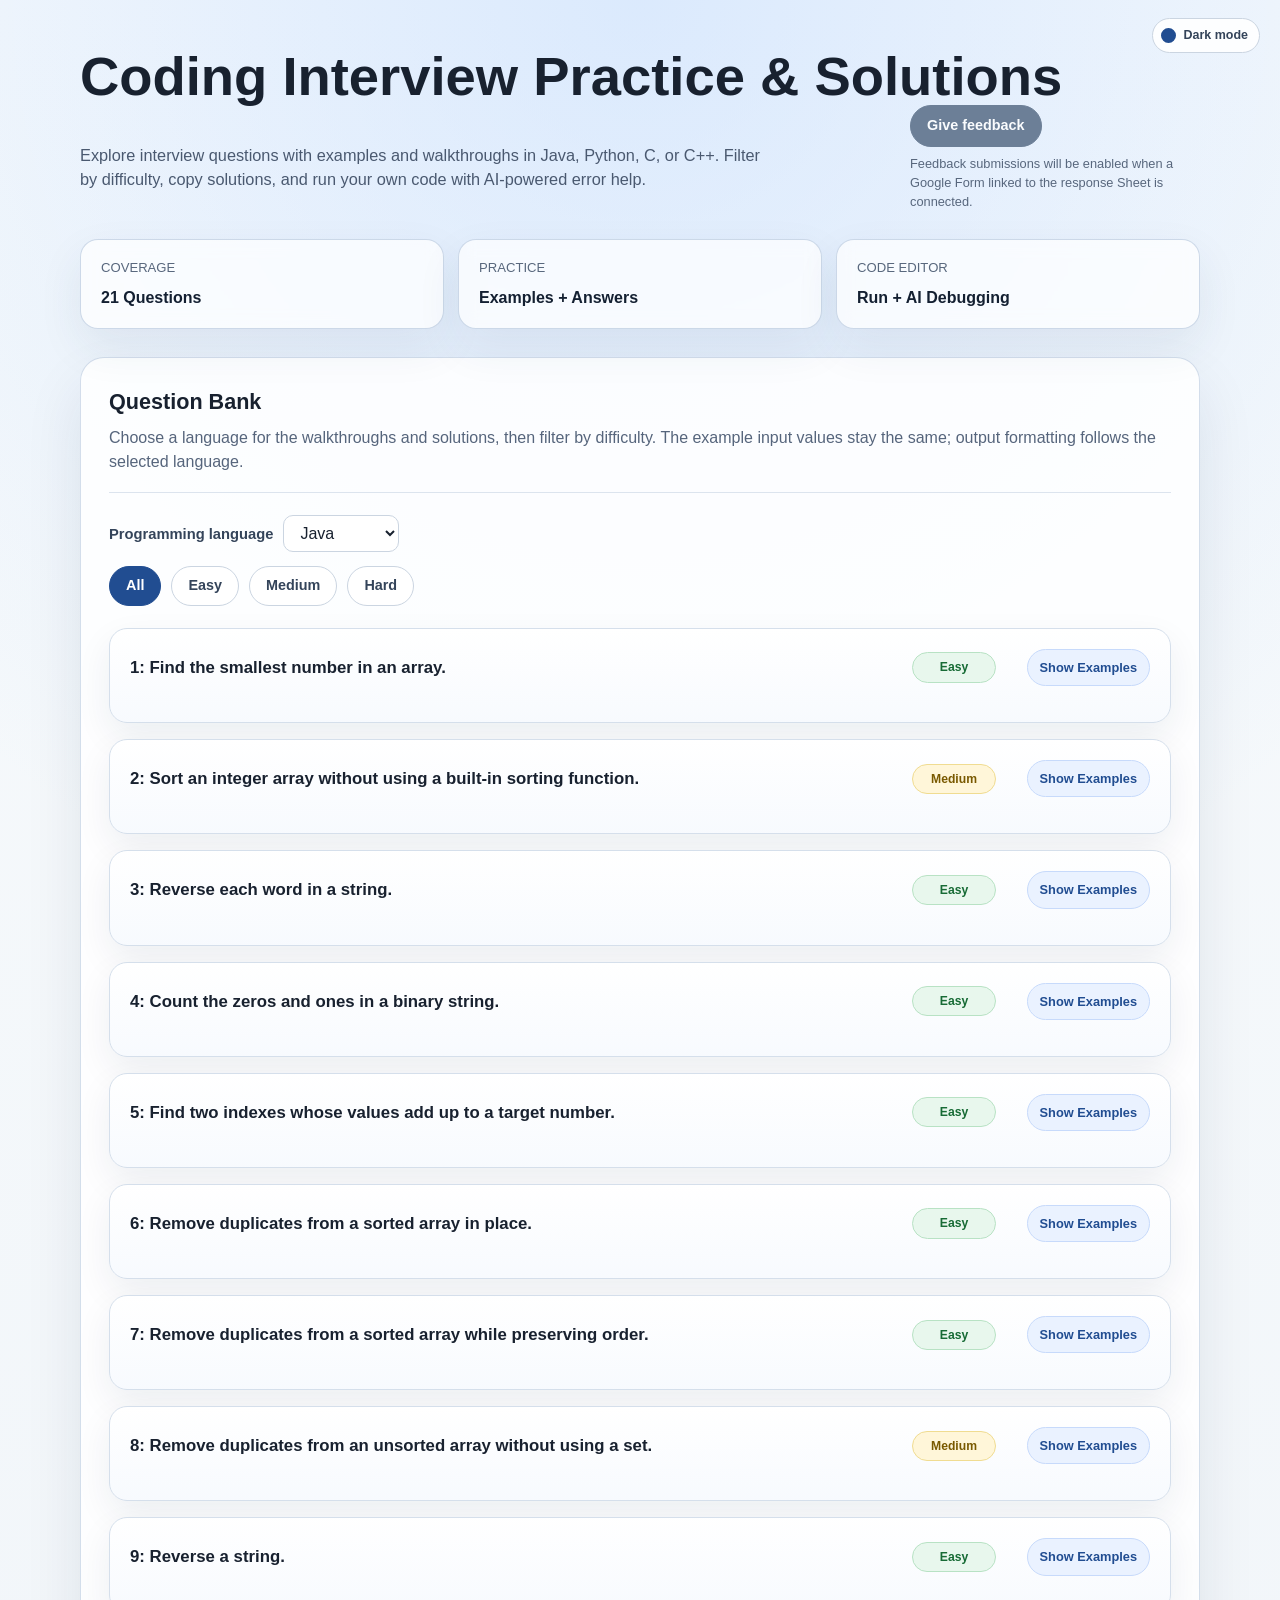
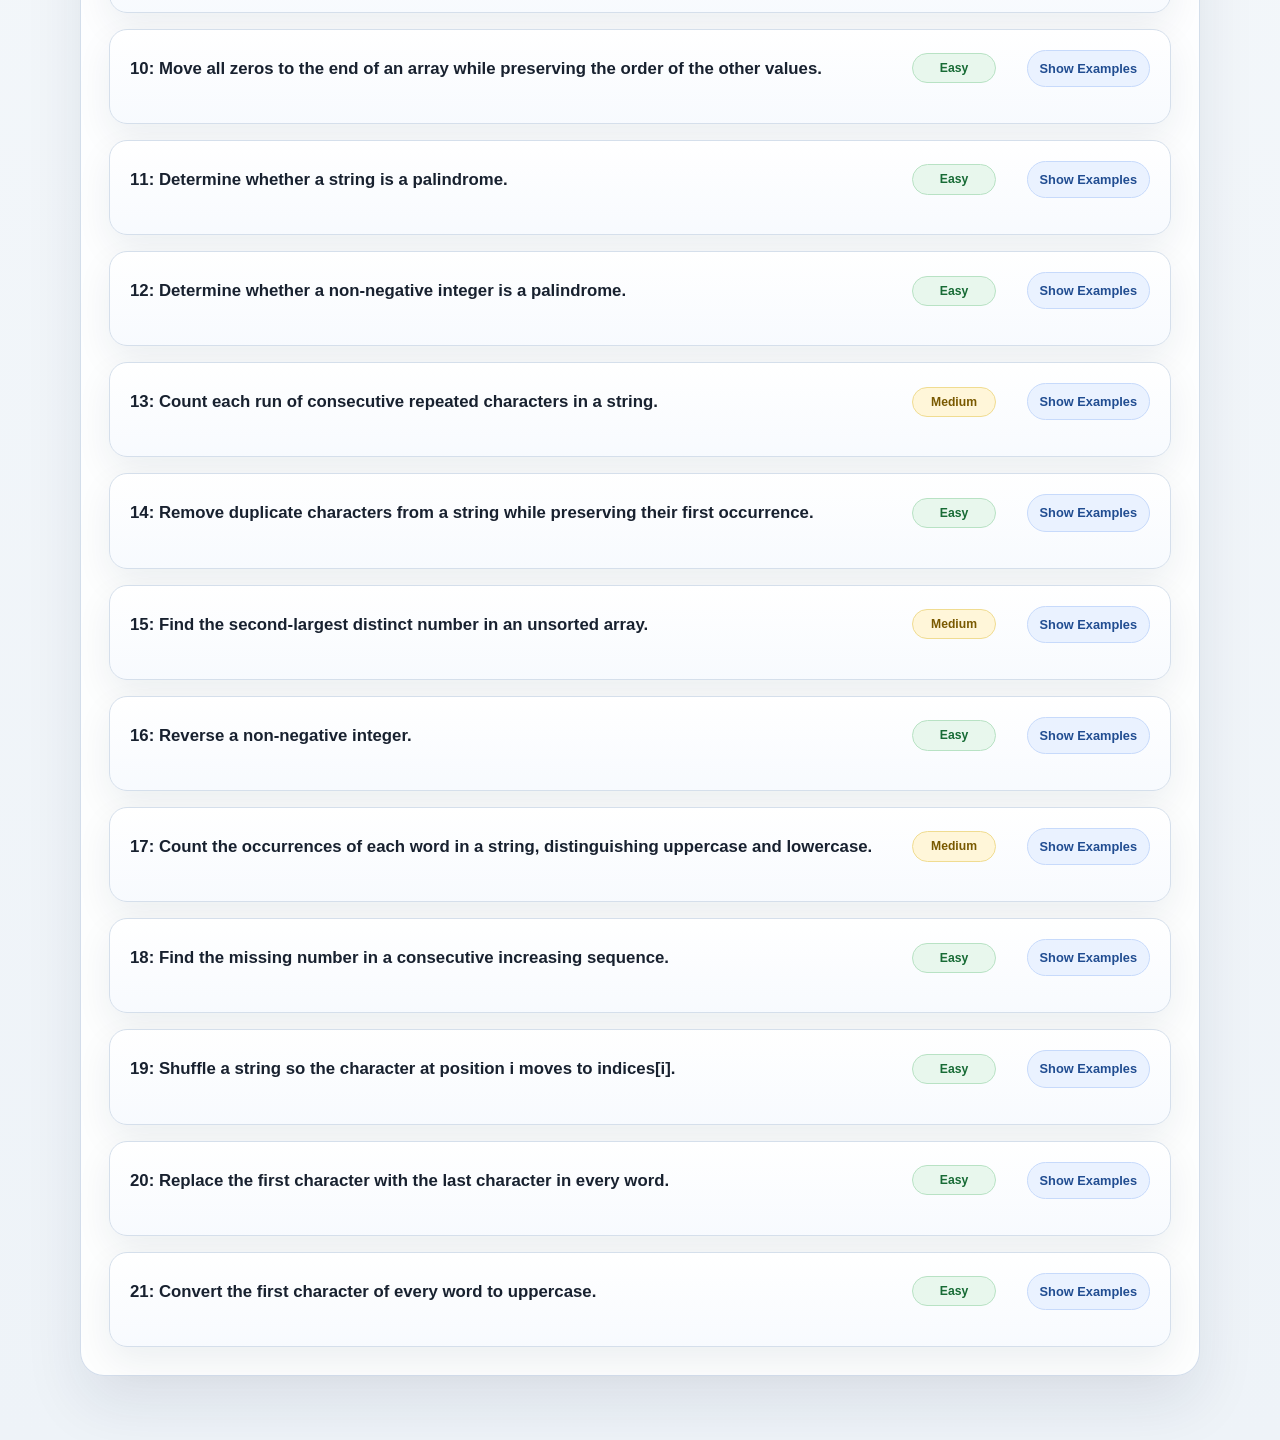
==== index.html @ ff091193 "Update site title and Pages link Co-authored-by: Copilot <223556219+Copilot@users.noreply.github.com" ====
<!DOCTYPE html>
<html lang="en">

<head>
    <meta charset="UTF-8" />
    <meta name="viewport" content="width=device-width, initial-scale=1.0" />
    <title>Coding Practice</title>
    <link rel="stylesheet" href="./css/first.css" />
</head>

<body>
    <button class="theme-toggle" id="themeToggle" type="button" aria-label="Switch to dark mode" aria-pressed="false">
        <span class="theme-toggle-indicator" aria-hidden="true"></span>
        <span class="theme-toggle-label">Dark mode</span>
    </button>
    <main class="page-shell">
        <section class="hero">
            <h1>Coding Interview Practice &amp; Solutions</h1>
            <div class="hero-intro-row">
                <p class="hero-copy">
                    Explore interview questions with examples and walkthroughs in Java, Python, C, or C++. Filter by difficulty,
                    copy solutions, and run your own code with AI-powered error help.
                </p>
                <div class="feedback-action">
                    <a class="feedback-button" id="feedbackLink" hidden target="_blank" rel="noopener noreferrer">
                        Give feedback
                    </a>
                    <button class="feedback-button" id="feedbackUnavailable" type="button" disabled>
                        Give feedback
                    </button>
                    <p class="feedback-status" id="feedbackStatus" role="status">
                        Feedback submissions will be enabled when a Google Form linked to the response Sheet is connected.
                    </p>
                </div>
            </div>
            <div class="hero-stats">
                <div class="stat-card">
                    <span class="stat-label">Coverage</span>
                    <strong class="stat-value" id="questionCount">0 Questions</strong>
                </div>
                <div class="stat-card">
                    <span class="stat-label">Practice</span>
                    <strong class="stat-value">Examples + Answers</strong>
                </div>
                <div class="stat-card">
                    <span class="stat-label">Code Editor</span>
                    <strong class="stat-value">Run + AI Debugging</strong>
                </div>
            </div>
        </section>

        <section class="content-panel">
            <div class="section-heading">
                <h2>Question Bank</h2>
                <p>Choose a language for the walkthroughs and solutions, then filter by difficulty. The example input values stay the same; output formatting follows the selected language.</p>
            </div>

            <div class="language-selector">
                <label for="questionLanguage">Programming language</label>
                <select id="questionLanguage">
                    <option value="java">Java</option>
                    <option value="python">Python</option>
                    <option value="c">C</option>
                    <option value="cpp">C++</option>
                </select>
            </div>

            <div class="difficulty-filters" role="group" aria-label="Filter questions by difficulty">
                <button class="difficulty-filter is-active" type="button" data-filter="all" aria-pressed="true">All</button>
                <button class="difficulty-filter" type="button" data-filter="easy" aria-pressed="false">Easy</button>
                <button class="difficulty-filter" type="button" data-filter="medium" aria-pressed="false">Medium</button>
                <button class="difficulty-filter" type="button" data-filter="hard" aria-pressed="false">Hard</button>
            </div>

            <dl class="qa-source"><code>
        <dt data-difficulty="easy">Q #1: Find the smallest number in an array.</dt>
        <dt>&nbsp;&nbsp;&nbsp;Input: [9, 3, 4, 2, 7]</dt>
        <dt>&nbsp;&nbsp;&nbsp;Output: 2</dt>
        <dd>
            <pre class="code-block">A: Walkthrough: Start with the first array value as the current minimum. Scan the array, replace the minimum whenever a smaller value is found, then print the final minimum.

class SmallestNumberInAnArray {
    public static void main(String[] args) {
        int [] num = {9,3,4,2,7};
        int len = num.length;
        int tem = num[0];
        for(int i=0; i &lt; len; i++){
            if(num[i] &lt; tem){
                tem=num[i];
            }
        }
        System.out.println("Smallest number in an array - "+tem);
    }
}</pre>
        </dd>

        <dt data-difficulty="medium">Q #2: Sort an integer array without using a built-in sorting function.</dt>
        <dt>&nbsp;&nbsp;&nbsp;Input: [9, 3, 4, 2, 7]</dt>
        <dt>&nbsp;&nbsp;&nbsp;Output: 2,3,4,7,9</dt>
        <dd>
            <pre class="code-block">A: Walkthrough: For each array position, compare its value with every value to its right. Swap whenever a smaller value is found; after all passes, print the values in ascending order.

class SortInteger {
    public static void main(String[] args) {
        int[] num = {9,3,4,2,7};
        int len = num.length;
        int temp = 0;
        for (int i = 0; i &lt; len-1; i++) {
            for (int j = i + 1; j &lt; len; j++) {
                if (num[i] > num[j]) {
                    temp = num[i];
                    num[i] = num[j];
                    num[j] = temp;
                    }
                }
            }
        for (int n: num)
            System.out.print(n + " ");
        }
    }</pre>
        </dd>

        <dt data-difficulty="easy">Q #3: Reverse each word in a string.</dt>
        <dt>&nbsp;&nbsp;&nbsp;Input : My name is abc</dt>
        <dt>&nbsp;&nbsp;&nbsp;Output: yM eman si cba</dt>
        <dd>
            <pre class="code-block">A #1: Walkthrough: Split the input at spaces, reverse each word with a StringBuilder, and print the reversed words in their original order.

class ReverseString {
    public static void main(String[] args) {
        String value ="My name is abc";
        String [] split = value.split(" ");
        for(int i=0;i&lt;split.length;i++){
            StringBuilder sb = new StringBuilder(split[i]);
            sb.reverse().append(" ");
            System.out.print(sb);
        }
    }
}</pre>
        </dd>

        <dd>
            <pre class="code-block">A #2: Walkthrough: Split the input into words, turn each word into a character array, and print its characters from the last index to the first. A space is printed after each reversed word.

class ReverseString {
    public static void main(String[] args) {
        String value ="My name is abc";
        String [] split = value.split(" ");
        for(int i=0;i&lt;split.length;i++){
            char [] ch = split[i].toCharArray();
            int len = ch.length;
            for(int j=len-1;j>=0;j--){
                System.out.print(ch[j]);
            }
            System.out.print(" ");
        }
    }
}</pre>
        </dd>

        <dt data-difficulty="easy">Q #4: Count the zeros and ones in a binary string.</dt>
        <dt>&nbsp;&nbsp;&nbsp;Input: "101010"</dt>
        <dt>&nbsp;&nbsp;&nbsp;Output: zeros - 3, ones - 3</dt>
        <dd>
            <pre class="code-block">A: Walkthrough: Convert the string to characters and inspect each digit. Increment the zero or one counter as appropriate, then print both totals; this expects a string containing only 0s and 1s.

class CountNumberOfOnesZeros {
    private static int ones;
    private static int zeros;
    public static void main(String[] args) {
        String value="101010";
        char [] ch = value.toCharArray();
        for(int i=0;i&lt;ch.length;i++){
            int num = Integer.parseInt(String.valueOf(ch[i]));
            if(num == 0) {
                zeros++;
            }else{
                ones++;
            }
        }
        System.out.println("zeros "+zeros);
        System.out.println("ones "+ones);
    }
}</pre>
        </dd>

        <dt data-difficulty="easy">Q #5: Find two indexes whose values add up to a target number.</dt>
        <dt>&nbsp;&nbsp;&nbsp;Input &nbsp;#1: nums = [2,7,11,15], target = 9</dt>
        <dt>&nbsp;&nbsp;&nbsp;Output #1: [0, 1]</dt>
        <dt>&nbsp;&nbsp;&nbsp;Input &nbsp;#2: nums = [3,2,4], target = 6</dt>
        <dt>&nbsp;&nbsp;&nbsp;Output #2: [1,2]</dt>
        <dd>
            <pre class="code-block">A: Walkthrough: Try every pair of distinct indices with nested loops. Return the first pair whose values sum to the target; return [-1, -1] if no pair matches.

class ArrayOfTwoIndex{
    public static int[] indexOf(int [] nums, int target){
        int len = nums.length;
        for(int i=0;i&lt;len;i++){
            for(int j=i+1;j&lt;len;j++){
                if(nums[i]+nums[j]==target){
                return new int[]{i,j};
                }
            }
        }
    return new int[]{-1,-1};
}
    public static void main(String[] args) {
        int [] nums = {2,7,11,15};
        int target = 9;
        System.out.println(java.util.Arrays.toString(indexOf(nums, target)));
    }
}</pre>
        </dd>

        <dt data-difficulty="easy">Q #6: Remove duplicates from a sorted array in place.</dt>
        <dt>&nbsp;&nbsp;&nbsp;Input: [1, 2, 2, 2, 3, 5]</dt>
        <dt>&nbsp;&nbsp;&nbsp;Output: [1, 2, 3, 5]</dt>
        <dd>
            <pre class="code-block">A: Walkthrough: Because the array is sorted, duplicates are adjacent. Copy each new value into the next position in the same array, track the unique count, then print only the compacted prefix.

import java.util.Arrays;
class RemoveDuplicatesFromSortedArray {
    public static void main(String[] args) {
        int[] nums = {1, 2, 2, 2, 3, 5};
        int uniqueCount = 0;
        for (int num : nums) {
            if (uniqueCount == 0 || nums[uniqueCount - 1] != num) {
                nums[uniqueCount++] = num;
            }
        }
        System.out.println(Arrays.toString(Arrays.copyOf(nums, uniqueCount)));
    }
}</pre>
        </dd>

        <dt data-difficulty="easy">Q #7: Remove duplicates from a sorted array while preserving order.</dt>
        <dt>&nbsp;&nbsp;&nbsp;Input: [1, 2, 2, 2, 3, 5]</dt>
        <dt>&nbsp;&nbsp;&nbsp;Output: [1, 2, 3, 5]</dt>
        <dd>
            <pre class="code-block">A: Walkthrough: Add each value to a LinkedHashSet. The set removes duplicates while retaining the order in which each distinct value first appeared.

import java.util.LinkedHashSet;
import java.util.Set;

class RemoveDuplicatesWithCollection {
    public static void main(String[] args) {
        int[] nums = {1, 2, 2, 2, 3, 5};
        Set&lt;Integer&gt; uniqueNumbers = new LinkedHashSet&lt;&gt;();
        for (int num : nums) {
            uniqueNumbers.add(num);
        }
        System.out.println(uniqueNumbers);
    }
}</pre>
        </dd>

        <dt data-difficulty="medium">Q #8: Remove duplicates from an unsorted array without using a set.</dt>
        <dt>&nbsp;&nbsp;&nbsp;Input: [3, 1, 3, 2, 1]</dt>
        <dt>&nbsp;&nbsp;&nbsp;Output: [3, 1, 2]</dt>
        <dd>
            <pre class="code-block">A: Walkthrough: Keep distinct values in a separate array. For each input value, scan the values already collected and append it only if it has not appeared before; print the populated prefix.

import java.util.Arrays;
class RemoveDuplicatesFromUnsortedArray {
    public static void main(String[] args) {
        int[] nums = {3, 1, 3, 2, 1};
        int[] uniqueNumbers = new int[nums.length];
        int uniqueCount = 0;

        for (int num : nums) {
            boolean alreadyPresent = false;
            for (int i = 0; i &lt; uniqueCount; i++) {
                if (uniqueNumbers[i] == num) {
                    alreadyPresent = true;
                    break;
                }
            }
            if (!alreadyPresent) {
                uniqueNumbers[uniqueCount++] = num;
            }
        }
        System.out.println(Arrays.toString(Arrays.copyOf(uniqueNumbers, uniqueCount)));
    }
}</pre>
        </dd>

        <dt data-difficulty="easy">Q #9: Reverse a string.</dt>
        <dt>&nbsp;&nbsp;&nbsp;Input: "apple"</dt>
        <dt>&nbsp;&nbsp;&nbsp;Output: elppa</dt>
        <dd>
            <pre class="code-block">A: Walkthrough: Start at the last character and move backward to index zero, printing each character to produce the reversed string.

class ReverseTheString{
    public static void main(String[] args) {
        String value ="apple";
        for(int i=value.length()-1;i>=0;i--){
            System.out.print(value.charAt(i));
        }
    }
}</pre>
        </dd>

        <dt data-difficulty="easy">Q #10: Move all zeros to the end of an array while preserving the order of the other values.</dt>
        <dt>&nbsp;&nbsp;&nbsp;Input: [0, 1, 0, 3, 12]</dt>
        <dt>&nbsp;&nbsp;&nbsp;Output: [1, 3, 12, 0, 0]</dt>
        <dd>
            <pre class="code-block">A: Walkthrough: Copy every nonzero value forward while preserving its order. Once they are gathered at the beginning, fill the remaining array positions with zeros.

import java.util.Arrays;
class MoveAllZerosToEndOfArray {
    public static void main(String[] args) {
        int[] num = {0, 1, 0, 3, 12};
        int nextNonZero = 0;
        for (int value : num) {
            if (value != 0) {
                num[nextNonZero++] = value;
            }
        }
        while (nextNonZero &lt; num.length) {
            num[nextNonZero++] = 0;
        }
        System.out.println(Arrays.toString(num));
    }
}</pre>
        </dd>

        <dt data-difficulty="easy">Q #11: Determine whether a string is a palindrome.</dt>
        <dt>&nbsp;&nbsp;&nbsp;Input: "madam"</dt>
        <dt>&nbsp;&nbsp;&nbsp;Output: String is palindrome</dt>
        <dd>
            <pre class="code-block">A: Walkthrough: Compare each character with its mirrored character at the opposite end of the string. If any pair differs, mark the string as not a palindrome; otherwise it reads the same in both directions.

class StringPalindrom {
    public static void main(String[] args) {
        String value = "madam";
        int length=value.length();
        boolean isPalindrome=true;
        for(int i=0;i&lt;length;i++){
            if(value.charAt(i)!=value.charAt(length-1-i)){
            isPalindrome=false;
        }
    }
    String result = isPalindrome? value+" string is palindrome" : value+" string is not palidrome";
    System.out.println(result);
    }
}</pre>
        </dd>

        <dt data-difficulty="easy">Q #12: Determine whether a non-negative integer is a palindrome.</dt>
        <dt>&nbsp;&nbsp;&nbsp;Input: 151</dt>
        <dt>&nbsp;&nbsp;&nbsp;Output: Integer is palindrome</dt>
        <dd>
            <pre class="code-block">A: Walkthrough: Build the reversed number one digit at a time using the remainder (% 10), then remove the last digit from the input by dividing by 10. Compare the reversed value with the original; this example uses a non-negative integer.

class IntegerPalindrom {
    public static void main(String[] args) {
        int num = 151;
        int actualValue=0;
        int expctedValue=num;
        while (num>0){
            actualValue=(actualValue*10)+num%10;
            num=num/10;
        }
        String result = actualValue==expctedValue? "Its paliandrome" : "Its not a paliandrome";
        System.out.print(result);
    }
}</pre>
        </dd>

        <dt data-difficulty="medium">Q #13: Count each run of consecutive repeated characters in a string.</dt>
        <dt>&nbsp;&nbsp;&nbsp;Input: "AABBCABCGG"</dt>
        <dt>&nbsp;&nbsp;&nbsp;Output: A:2 B:2 C:1 A:1 B:1 C:1 G:2</dt>
        <dd>
            <pre class="code-block">A: Walkthrough: At each index, remember the current character and count how many identical characters appear consecutively. Print that character and run length, then continue at the next run.

class CountConsecutiveCharacters {
    public static void main(String[] args) {
        String str = "AABBCABCGG";
        int index = 0;
        while (index &lt; str.length()) {
            char current = str.charAt(index);
            int count = 0;
            while (index &lt; str.length() &amp;&amp; str.charAt(index) == current) {
                count++;
                index++;
            }
            System.out.print(current + ":" + count + " ");
        }
    }
}</pre>
        </dd>

        <dt data-difficulty="easy">Q #14: Remove duplicate characters from a string while preserving their first occurrence.</dt>
        <dt>&nbsp;&nbsp;&nbsp;Input: "apple"</dt>
        <dt>&nbsp;&nbsp;&nbsp;Output: aple</dt>
        <dd>
            <pre class="code-block">A: Walkthrough: Scan the string from left to right and append a character only if it is not already in the result. This removes later duplicates while preserving each character’s first occurrence.

class RemoveDuplicateCharacters {
    public static void main(String[] args) {
        String value = "apple";
        StringBuilder result = new StringBuilder();
        for (int i = 0; i &lt; value.length(); i++) {
            char current = value.charAt(i);
            if (result.indexOf(String.valueOf(current)) == -1) {
                result.append(current);
            }
        }
        System.out.println(result);
    }
}</pre>
        </dd>

        <dt data-difficulty="medium">Q #15: Find the second-largest distinct number in an unsorted array.</dt>
        <dt>&nbsp;&nbsp;&nbsp;Input: [3, 2, 5, 1, 6]</dt>
        <dt>&nbsp;&nbsp;&nbsp;Output: 5</dt>
        <dd>
            <pre class="code-block">A: Walkthrough: Track the largest and second-largest distinct values in one pass. When a new maximum appears, move the old maximum into second place; otherwise update second place if the value is distinct and larger.

class SecondLargestArray {
    public static void main(String[] args) {
        int[] num = {3, 2, 5, 1, 6};
        Integer largest = null;
        Integer secondLargest = null;

        for (int value : num) {
            if (largest == null || value &gt; largest) {
                secondLargest = largest;
                largest = value;
            } else if (value != largest
                    &amp;&amp; (secondLargest == null || value &gt; secondLargest)) {
                secondLargest = value;
            }
        }
        if (secondLargest == null) {
            System.out.println("No second-largest distinct value");
        } else {
            System.out.println(secondLargest);
        }
    }
}</pre>
        </dd>

        <dt data-difficulty="easy">Q #16: Reverse a non-negative integer.</dt>
        <dt>&nbsp;&nbsp;&nbsp;Input: 456</dt>
        <dt>&nbsp;&nbsp;&nbsp;Output: 654</dt>
        <dd>
            <pre class="code-block">A: Walkthrough: Repeatedly take the last digit with % 10 and append it to the reversed number, then discard that digit by dividing by 10. The example assumes a non-negative integer.

class ReverseInteger {
    public static void main(String[] args) {
        int num = 456;
        int temp=0;
        while(num>0){
            temp=(temp*10)+num%10;
            num=num/10;
        }
        System.out.println(temp);
    }
}</pre>
        </dd>

        <dt data-difficulty="medium">Q #17: Count the occurrences of each word in a string, distinguishing uppercase and lowercase.</dt>
        <dt>&nbsp;&nbsp;&nbsp;Input: "This this is is done by Saket Saket is Saket"</dt>
        <dt>&nbsp;&nbsp;&nbsp;Output: {This=1, this=1, is=3, done=1, by=1, Saket=3}</dt>
        <dd>
            <pre class="code-block">A: Walkthrough: Trim the input and split it into words on whitespace. For each word, increment its count in a LinkedHashMap, which keeps first-seen order and treats differently cased words separately.

import java.util.LinkedHashMap;

class NumberOfWordsInString {
    public static void main(String[] args) {
        String str = "This this is is done by Saket Saket is Saket";
        String[] split = str.trim().split("\\s+");
        LinkedHashMap<String, Integer> hashMap = new LinkedHashMap<>();
        for (String word : split) {
            hashMap.put(word, hashMap.getOrDefault(word, 0) + 1);
        }
        System.out.println(hashMap);
    }
}</pre>
        </dd>

        <dt data-difficulty="easy">Q #18: Find the missing number in a consecutive increasing sequence.</dt>
        <dt>&nbsp;&nbsp;&nbsp;Input : 1,2,3,4,6,7,8</dt>
        <dt>&nbsp;&nbsp;&nbsp;Output: 5</dt>
        <dd>
            <pre class="code-block">A: Walkthrough: Compare each number with the next one. When the difference is not 1, print the value immediately after the current number and stop.

class MissingSequenceNumber {
    public static void main(String[] args) {
        int [] num ={1,2,3,4,6,7,8};
        for (int i = 0; i &lt; num.length - 1; i++) {
            if (num[i + 1] - num[i] != 1) {
                System.out.println(num[i] + 1);
                break;
            }
        }
    }
}</pre>
        </dd>

        <dt data-difficulty="easy">Q #19: Shuffle a string so the character at position i moves to indices[i].</dt>
        <dt>Example :1</dt>
        <dt>&nbsp;&nbsp;&nbsp;Input : s= "codeleet", indices=[4,5,6,7,0,2,1,3]</dt>
        <dt>&nbsp;&nbsp;&nbsp;Output: leetcode</dt>

        <dt>Example :2</dt>
        <dt>&nbsp;&nbsp;&nbsp;Input : s= "abc", indices=[0,1,2]</dt>
        <dt>&nbsp;&nbsp;&nbsp;Output: abc</dt>
        <dd>
            <pre class="code-block">A: Walkthrough: Create a character array for the output. For each input position i, place that character at indices[i], then convert the filled array back into a string.

class ShufflingString {
    public static String shuffleString(String s, int[] indices) {
        char[] shuffled = new char[s.length()];
        for (int i = 0; i &lt; s.length(); i++) {
            shuffled[indices[i]] = s.charAt(i);
        }
        return new String(shuffled);
    }

    public static void main(String[] args) {
        String s = "codeleet";
        int[] indices = {4, 5, 6, 7, 0, 2, 1, 3};
        System.out.println(shuffleString(s, indices));
    }
}</pre>
        </dd>

        <dt data-difficulty="easy">Q #20: Replace the first character with the last character in every word.</dt>
        <dt>&nbsp;&nbsp;&nbsp;Input: "hello world Java"</dt>
        <dt>&nbsp;&nbsp;&nbsp;Output: "oellh dorlw aavJ"</dt>
        <dd>
            <pre class="code-block">A: Walkthrough: Split the string into words, then swap the first and last characters of each word. Words with one character remain unchanged, and spaces between words are preserved.

class ReplaceFirstAndLastCharacter {
    public static String replaceFirstAndLast(String text) {
        String[] words = text.split(" ", -1);
        StringBuilder result = new StringBuilder();

        for (int wordIndex = 0; wordIndex &lt; words.length; wordIndex++) {
            char[] characters = words[wordIndex].toCharArray();
            if (characters.length &gt; 1) {
                char first = characters[0];
                characters[0] = characters[characters.length - 1];
                characters[characters.length - 1] = first;
            }

            if (wordIndex &gt; 0) {
                result.append(' ');
            }
            result.append(characters);
        }

        return result.toString();
    }

    public static void main(String[] args) {
        String input = "hello world Java";
        System.out.println(replaceFirstAndLast(input));
    }
}</pre>
        </dd>

        <dt data-difficulty="easy">Q #21: Convert the first character of every word to uppercase.</dt>
        <dt>&nbsp;&nbsp;&nbsp;Input: "java programming is fun"</dt>
        <dt>&nbsp;&nbsp;&nbsp;Output: "Java Programming Is Fun"</dt>
        <dd>
            <pre class="code-block">A: Walkthrough: Walk through the string once. Convert a character to uppercase when it is the first character or follows a space; append every other character unchanged so the original spaces are retained.

class CapitalizeFirstCharacterOfEveryWord {
    public static String capitalizeWords(String text) {
        StringBuilder result = new StringBuilder(text.length());

        for (int i = 0; i &lt; text.length(); i++) {
            char current = text.charAt(i);
            if (i == 0 || text.charAt(i - 1) == ' ') {
                result.append(Character.toUpperCase(current));
            } else {
                result.append(current);
            }
        }

        return result.toString();
    }

    public static void main(String[] args) {
        String input = "java programming is fun";
        System.out.println(capitalizeWords(input));
    }
}</pre>
        </dd>


        </code>
            </dl>
        </section>
    </main>
    <script src="./solutions.js"></script>
    <script>
    var feedbackFormUrl = "";

    function configureFeedbackLink() {
        var feedbackLink = document.getElementById("feedbackLink");
        var unavailableButton = document.getElementById("feedbackUnavailable");
        var feedbackStatus = document.getElementById("feedbackStatus");
        if (!feedbackFormUrl) {
            return;
        }

        var formUrl;
        try {
            formUrl = new URL(feedbackFormUrl);
            if (
                formUrl.protocol !== "https:" ||
                !(
                    formUrl.hostname === "docs.google.com" &&
                    formUrl.pathname.indexOf("/forms/") === 0
                ) &&
                formUrl.hostname !== "forms.gle"
            ) {
                throw new Error("Feedback URL must be a public Google Forms responder link.");
            }
        } catch (error) {
            feedbackStatus.textContent =
                "The feedback form link is invalid. Configure a public Google Forms responder URL.";
            console.error("Unable to configure the feedback form link.", error);
            return;
        }

        feedbackLink.href = formUrl.toString();
        feedbackLink.hidden = false;
        unavailableButton.hidden = true;
        feedbackStatus.textContent =
            "Your feedback opens a Google Form and is saved to its linked response Sheet.";
    }

    function setTheme(theme) {
        var isDark = theme === "dark";
        document.documentElement.dataset.theme = isDark ? "dark" : "light";
        updateCodeEditorTheme(isDark ? "dark" : "light");

        var themeToggle = document.getElementById("themeToggle");
        themeToggle.setAttribute("aria-pressed", String(isDark));
        themeToggle.setAttribute(
            "aria-label",
            isDark ? "Switch to light mode" : "Switch to dark mode"
        );
        themeToggle.querySelector(".theme-toggle-label").textContent =
            isDark ? "Light mode" : "Dark mode";
    }

    function updateCodeEditorTheme(theme) {
        document.querySelectorAll(".online-code-editor").forEach(function (editor) {
            var editorUrl = new URL(editor.dataset.src);
            editorUrl.searchParams.set("theme", theme);
            var themedUrl = editorUrl.toString();
            editor.dataset.src = themedUrl;

            if (editor.hasAttribute("src") && editor.src !== themedUrl) {
                editor.src = themedUrl;
            }
        });
    }

    function initializeThemeToggle() {
        var themeToggle = document.getElementById("themeToggle");
        try {
            var savedTheme = localStorage.getItem("preferred-theme");
            setTheme(savedTheme === "dark" ? "dark" : "light");
        } catch (error) {
            setTheme("light");
            console.error("Unable to read the saved color theme.", error);
        }

        themeToggle.addEventListener("click", function () {
            var nextTheme =
                document.documentElement.dataset.theme === "dark" ? "light" : "dark";
            var openEditors = document.querySelectorAll(
                ".online-code-editor[src]"
            );
            if (
                openEditors.length > 0 &&
                !window.confirm(
                    "Changing the theme will reload the code editor. Any code currently in the editor may be cleared. Continue?"
                )
            ) {
                return;
            }

            setTheme(nextTheme);
            try {
                localStorage.setItem("preferred-theme", nextTheme);
            } catch (error) {
                console.error("Unable to save the selected color theme.", error);
            }
        });
    }

    function highlightCodeBlock(codeBlock) {
        var escapedText = codeBlock.textContent
            .replace(/</g, "&lt;")
            .replace(/>/g, "&gt;");

        var highlightedText = escapedText
            .replace(/\bint\b/g, '<span class="keywords-text">int</span>')
            .replace(/\bString\b/g, '<span class="keywords-text">String</span>');

        codeBlock.innerHTML = highlightedText;
    }

    function makeVariableNamesReadable(code, language) {
        var names = language === "python"
            ? {
                nums: "numbers",
                num: "number",
                len: "length",
                temp: "temporary_value",
                tem: "temporary_value",
                str: "text",
                ch: "character",
                sb: "string_builder",
                res: "result",
                arr: "array",
                cnt: "count",
                i: "index",
                j: "other_index",
                n: "number_count",
                t: "temporary_value"
            }
            : {
                nums: "numbers",
                num: "number",
                len: "length",
                temp: "temporaryValue",
                tem: "temporaryValue",
                str: "text",
                ch: "character",
                sb: "stringBuilder",
                res: "result",
                arr: "array",
                cnt: "count",
                i: "index",
                j: "otherIndex",
                n: "numberCount",
                t: "temporaryValue"
            };
        var codeTokenPattern =
            /"(?:\\.|[^"\\])*"|'(?:\\.|[^'\\])*'|`(?:\\.|[^`\\])*`|\/\/[^\r\n]*|\/\*[\s\S]*?\*\/|#[^\r\n]*|\b[A-Za-z_$][\w$]*\b/g;
        return code.replace(codeTokenPattern, function (token) {
            return Object.prototype.hasOwnProperty.call(names, token)
                ? names[token]
                : token;
        });
    }

    async function copyCodeText(code) {
        if (navigator.clipboard && window.isSecureContext) {
            try {
                await navigator.clipboard.writeText(code);
                return;
            } catch (clipboardError) {
                var fallbackError = copyCodeWithSelection(code);
                if (!fallbackError) {
                    return;
                }
                throw new Error(
                    "Clipboard access failed: " + clipboardError.message +
                    ". Fallback copy failed: " + fallbackError.message
                );
            }
        }

        var error = copyCodeWithSelection(code);
        if (error) {
            throw error;
        }
    }

    function copyCodeWithSelection(code) {
        var textarea = document.createElement("textarea");
        textarea.value = code;
        textarea.setAttribute("readonly", "");
        textarea.style.position = "fixed";
        textarea.style.opacity = "0";
        document.body.appendChild(textarea);
        textarea.select();

        try {
            if (!document.execCommand("copy")) {
                return new Error("The browser rejected the copy command.");
            }
            return null;
        } catch (error) {
            return error;
        } finally {
            textarea.remove();
        }
    }

    function createAnswerCode(codeText, language) {
        var codeContainer = document.createElement("div");
        codeContainer.className = "answer-code-container";

        var toolbar = document.createElement("div");
        toolbar.className = "answer-code-toolbar";

        var copyButton = document.createElement("button");
        copyButton.className = "copy-code-button";
        copyButton.type = "button";
        copyButton.textContent = "Copy code";
        copyButton.addEventListener("click", function () {
            copyCodeText(code.textContent).then(function () {
                copyButton.textContent = "Copied!";
                copyButton.title = "Code copied to clipboard";
            }).catch(function (error) {
                copyButton.textContent = "Copy failed";
                copyButton.title = error.message;
                console.error("Unable to copy answer code.", error);
            });
        });
        toolbar.appendChild(copyButton);

        var code = document.createElement("pre");
        code.className = "code-block";
        code.textContent = makeVariableNamesReadable(codeText, language);

        codeContainer.appendChild(toolbar);
        codeContainer.appendChild(code);
        return codeContainer;
    }

    function createQuestionItem(item) {
        var details = document.createElement("details");
        details.className = "qa-item";

        var summary = document.createElement("summary");
        summary.className = "qa-summary";
        summary.innerHTML =
            '<span class="qa-summary-text">' + item.question.replace(/^Q #/, "") + '</span>' +
            '<span class="difficulty-badge difficulty-' + item.difficulty + '">' +
                item.difficulty.charAt(0).toUpperCase() + item.difficulty.slice(1) +
            '</span>' +
            '<span class="qa-toggle-label">Show Examples</span>';
        details.appendChild(summary);
        details.dataset.difficulty = item.difficulty;

        if (item.meta.length > 0) {
            var metaList = document.createElement("div");
            metaList.className = "qa-meta";

            var examplesHeading = document.createElement("h3");
            examplesHeading.className = "qa-examples-heading";
            examplesHeading.textContent = "Examples";
            metaList.appendChild(examplesHeading);

            item.meta.forEach(function (line) {
                var metaLine = document.createElement("p");
                metaLine.className = "qa-meta-line";
                metaLine.innerHTML = line;
                metaList.appendChild(metaLine);
            });

            details.appendChild(metaList);
        }

        var answerDetails = document.createElement("details");
        answerDetails.className = "qa-answer-toggle";

        var answerSummary = document.createElement("summary");
        answerSummary.className = "qa-answer-summary";
        answerSummary.innerHTML =
            '<span class="qa-answer-label">Show Answer</span>';
        answerDetails.appendChild(answerSummary);

        var answerContent = document.createElement("div");
        answerContent.className = "qa-answer-content";
        var javaAnswers = document.createElement("div");
        javaAnswers.className = "qa-language-answer";
        javaAnswers.dataset.language = "java";
        item.answers.forEach(function (answerNode) {
            var answerParts = answerNode.textContent.trim().match(
                /^A(?:\s+#\d+)?:\s*Walkthrough:\s*([\s\S]*?)\r?\n\s*\r?\n([\s\S]*)$/
            );
            if (!answerParts) {
                throw new Error("Unable to parse Java answer walkthrough and code.");
            }

            var walkthrough = document.createElement("p");
            walkthrough.className = "answer-walkthrough";
            walkthrough.textContent = "Walkthrough: " + answerParts[1].trim();

            javaAnswers.appendChild(walkthrough);
            javaAnswers.appendChild(createAnswerCode(answerParts[2].trim(), "java"));
        });
        answerContent.appendChild(javaAnswers);

        ["python", "c", "cpp"].forEach(function (language) {
            var languageAnswer = document.createElement("div");
            languageAnswer.className = "qa-language-answer";
            languageAnswer.dataset.language = language;

            var solution = languageSolutions[language][item.questionNumber - 1];
            var walkthrough = document.createElement("p");
            walkthrough.className = "answer-walkthrough";
            walkthrough.textContent = "Walkthrough: " + solution.walkthrough;

            languageAnswer.appendChild(walkthrough);
            languageAnswer.appendChild(createAnswerCode(solution.code, language));
            answerContent.appendChild(languageAnswer);
        });

        var tryItDetails = document.createElement("details");
        tryItDetails.className = "try-it-yourself";

        var tryItSummary = document.createElement("summary");
        tryItSummary.className = "try-it-summary";
        tryItSummary.innerHTML =
            '<span class="try-it-label">Try it yourself</span>';
        tryItDetails.appendChild(tryItSummary);

        var tryItSection = document.createElement("div");
        tryItSection.className = "try-it-yourself";

        var tryItNote = document.createElement("p");
        tryItNote.textContent =
            "The editor starts blank with autocomplete disabled and syntax highlighting enabled. Choose Java, Python, C, or C++ in the editor. OneCompiler AI can help explain errors in the result panel. Running code or requesting AI help sends it to OneCompiler; don't enter secrets.";
        tryItSection.appendChild(tryItNote);

        var codeEditor = document.createElement("iframe");
        codeEditor.className = "online-code-editor";
        codeEditor.title = "OneCompiler online code editor";
        codeEditor.loading = "lazy";
        codeEditor.referrerPolicy = "no-referrer";
        codeEditor.dataset.src =
            "https://onecompiler.com/embed/java?hideTitle=true&hideNew=true&hideLanguageSelection=false&disableAutoComplete=true&listenToEvents=true&showAi=true&theme=light";
        var initialEditorUrl = new URL(codeEditor.dataset.src);
        initialEditorUrl.searchParams.set(
            "theme",
            document.documentElement.dataset.theme || "light"
        );
        codeEditor.dataset.src = initialEditorUrl.toString();
        tryItSection.appendChild(codeEditor);
        tryItDetails.appendChild(tryItSection);

        var editorLanguage = "java";
        var editorFiles = {
            java: "Main.java",
            python: "main.py",
            c: "main.c",
            cpp: "main.cpp"
        };

        function clearEditor(language) {
            codeEditor.contentWindow.postMessage(
                {
                    eventType: "populateCode",
                    language: language,
                    files: [{ name: editorFiles[language], content: "" }],
                    stdin: ""
                },
                "https://onecompiler.com"
            );
        }

        codeEditor.addEventListener("load", function () {
            if (!codeEditor.hasAttribute("src")) {
                return;
            }

            window.setTimeout(function () {
                clearEditor(editorLanguage);
            }, 250);
        });

        window.addEventListener("message", function (event) {
            if (
                event.origin !== "https://onecompiler.com" ||
                event.source !== codeEditor.contentWindow ||
                !event.data ||
                event.data.action !== "change" ||
                !Object.prototype.hasOwnProperty.call(
                    editorFiles,
                    event.data.language
                ) ||
                event.data.language === editorLanguage
            ) {
                return;
            }

            editorLanguage = event.data.language;
            clearEditor(editorLanguage);
        });

        answerDetails.appendChild(answerContent);
        details.appendChild(answerDetails);
        details.appendChild(tryItDetails);

        details.addEventListener("toggle", function () {
            details.querySelector(".qa-toggle-label").textContent =
                details.open ? "Hide Examples" : "Show Examples";
        });
        answerDetails.addEventListener("toggle", function () {
            answerSummary.querySelector(".qa-answer-label").textContent =
                answerDetails.open ? "Hide Answer" : "Show Answer";
        });
        tryItDetails.addEventListener("toggle", function () {
            tryItSummary.querySelector(".try-it-label").textContent =
                tryItDetails.open ? "Hide Try it yourself" : "Try it yourself";
            if (tryItDetails.open && !codeEditor.hasAttribute("src")) {
                codeEditor.src = codeEditor.dataset.src;
            }
        });

        return details;
    }

    function buildQuestionAccordion() {
        var source = document.querySelector(".qa-source");
        var contentRoot = source.querySelector("code") || source;
        var nodes = Array.from(contentRoot.children);
        var questionItems = [];
        var currentItem = null;

        nodes.forEach(function (node) {
            if (node.tagName === "DT") {
                var text = node.textContent.trim();
                if (text.startsWith("Q")) {
                    currentItem = {
                        question: node.innerHTML,
                        difficulty: node.dataset.difficulty,
                        questionNumber: questionItems.length + 1,
                        meta: [],
                        answers: []
                    };
                    questionItems.push(currentItem);
                } else if (currentItem) {
                    currentItem.meta.push(node.innerHTML);
                }
                return;
            }

            if (node.tagName === "DD" && currentItem) {
                currentItem.answers.push(node.cloneNode(true));
            }
        });

        var container = document.createElement("section");
        container.className = "qa-list";

        questionItems.forEach(function (item) {
            container.appendChild(createQuestionItem(item));
        });

        var filterButtons = document.querySelectorAll(".difficulty-filter");
        var languageSelector = document.getElementById("questionLanguage");
        function showSelectedLanguageAnswers() {
            container.querySelectorAll(".qa-language-answer").forEach(function (answer) {
                answer.hidden = answer.dataset.language !== languageSelector.value;
            });
        }
        languageSelector.addEventListener("change", showSelectedLanguageAnswers);
        showSelectedLanguageAnswers();

        var emptyMessage = document.createElement("p");
        emptyMessage.className = "difficulty-empty";
        emptyMessage.textContent = "No questions in this difficulty yet.";
        emptyMessage.hidden = true;

        filterButtons.forEach(function (button) {
            button.addEventListener("click", function () {
                var selectedDifficulty = button.dataset.filter;
                var visibleCount = 0;

                filterButtons.forEach(function (filterButton) {
                    var isActive = filterButton === button;
                    filterButton.classList.toggle("is-active", isActive);
                    filterButton.setAttribute("aria-pressed", String(isActive));
                });

                questionItems.forEach(function (item, index) {
                    var shouldShow = selectedDifficulty === "all" ||
                        item.difficulty === selectedDifficulty;
                    container.children[index].hidden = !shouldShow;
                    if (shouldShow) {
                        visibleCount++;
                    }
                });

                emptyMessage.hidden = visibleCount > 0;
            });
        });

        var questionCount = document.getElementById("questionCount");
        if (questionCount) {
            questionCount.textContent = questionItems.length + " Questions";
        }

        source.replaceWith(container);
        container.after(emptyMessage);
    }

    document.addEventListener("DOMContentLoaded", function () {
        configureFeedbackLink();
        initializeThemeToggle();
        buildQuestionAccordion();
        var codeBlocks = document.querySelectorAll(".code-block");
        codeBlocks.forEach(highlightCodeBlock);
    });
    </script>
</html>
---- css/first.css ----
body {
    font-family: "IBM Plex Sans", "Segoe UI", sans-serif;
    background:
        radial-gradient(circle at top, rgba(185, 214, 255, 0.45), transparent 32%),
        linear-gradient(180deg, #f7fafc 0%, #eef3f8 100%);
    color: #18212f;
    line-height: 1.5;
    margin: 0;
    transition: background 180ms ease, color 180ms ease;
}

.theme-toggle {
    align-items: center;
    background: rgba(255, 255, 255, 0.92);
    border: 1px solid #cbd5e1;
    border-radius: 999px;
    color: #34445a;
    cursor: pointer;
    display: inline-flex;
    font: inherit;
    font-size: 0.78rem;
    font-weight: 700;
    gap: 8px;
    padding: 7px 11px 7px 8px;
    position: absolute;
    right: 20px;
    top: 18px;
    transition: background-color 160ms ease, border-color 160ms ease, color 160ms ease;
    z-index: 2;
}

.theme-toggle:hover {
    background: #eef3f9;
}

.theme-toggle:focus-visible {
    outline: 2px solid #214d91;
    outline-offset: 2px;
}

.theme-toggle-indicator {
    background: #214d91;
    border: 2px solid #214d91;
    border-radius: 50%;
    box-sizing: border-box;
    height: 15px;
    width: 15px;
}

.page-shell {
    margin: 0 auto;
    max-width: 1120px;
    padding: 48px 20px 64px;
}

.hero {
    margin-bottom: 28px;
}

.eyebrow {
    color: #2757a5;
    font-size: 0.82rem;
    font-weight: 700;
    letter-spacing: 0.12em;
    margin: 0 0 12px;
    text-transform: uppercase;
}

h1 {
    font-size: clamp(0.9rem, 4.5vw, 3.4rem);
    line-height: 1.05;
    margin: 0;
    max-width: none;
    white-space: nowrap;
}

.hero-copy {
    color: #4a5970;
    font-size: 1.02rem;
    margin: 18px 0 0;
    max-width: 680px;
}

.hero-intro-row {
    align-items: center;
    display: flex;
    flex-wrap: wrap;
    gap: 18px 28px;
    justify-content: space-between;
}

.hero-intro-row .hero-copy {
    flex: 1 1 520px;
}

.feedback-action {
    flex: 0 1 290px;
}

.feedback-button {
    align-items: center;
    background: #214d91;
    border: 1px solid #214d91;
    border-radius: 999px;
    color: #ffffff;
    cursor: pointer;
    display: inline-flex;
    font: inherit;
    font-size: 0.9rem;
    font-weight: 700;
    justify-content: center;
    padding: 9px 16px;
    text-decoration: none;
}

.feedback-button:hover:not(:disabled) {
    background: #193c72;
}

.feedback-button:focus-visible {
    outline: 2px solid #6c9de1;
    outline-offset: 3px;
}

.feedback-button:disabled {
    background: #526781;
    border-color: #526781;
    cursor: not-allowed;
    opacity: 0.82;
}

.feedback-button[hidden] {
    display: none;
}

.feedback-status {
    color: #58677d;
    font-size: 0.8rem;
    margin: 7px 0 0;
}

.hero-stats {
    display: grid;
    gap: 14px;
    grid-template-columns: repeat(auto-fit, minmax(180px, 1fr));
    margin-top: 28px;
}

.stat-card {
    backdrop-filter: blur(8px);
    background: rgba(255, 255, 255, 0.72);
    border: 1px solid rgba(149, 173, 205, 0.45);
    border-radius: 18px;
    box-shadow: 0 18px 45px rgba(35, 58, 91, 0.08);
    padding: 18px 20px;
}

.stat-label {
    color: #58677d;
    display: block;
    font-size: 0.82rem;
    margin-bottom: 8px;
    text-transform: uppercase;
}

.stat-value {
    color: #142032;
    font-size: 1rem;
}

.content-panel {
    background: rgba(255, 255, 255, 0.85);
    border: 1px solid rgba(149, 173, 205, 0.4);
    border-radius: 24px;
    box-shadow: 0 28px 60px rgba(18, 38, 63, 0.09);
    padding: 28px;
}

.section-heading {
    align-items: end;
    border-bottom: 1px solid #dce4ee;
    display: flex;
    flex-wrap: wrap;
    gap: 8px 24px;
    justify-content: space-between;
    margin-bottom: 22px;
    padding-bottom: 18px;
}

.section-heading h2 {
    font-size: 1.35rem;
    margin: 0;
}

.section-heading p {
    color: #56657c;
    margin: 0;
}

.language-selector {
    align-items: center;
    display: flex;
    flex-wrap: wrap;
    gap: 10px;
    margin: 0 0 14px;
}

.language-selector label {
    color: #34445a;
    font-size: 0.92rem;
    font-weight: 700;
}

.language-selector select {
    background: #ffffff;
    border: 1px solid #cbd5e1;
    border-radius: 10px;
    color: #18212f;
    font: inherit;
    padding: 8px 32px 8px 12px;
}

.language-selector select:focus-visible {
    border-color: #214d91;
    outline: 2px solid rgba(33, 77, 145, 0.2);
}

.difficulty-filters {
    display: flex;
    flex-wrap: wrap;
    gap: 10px;
    margin: 0 0 22px;
}

.difficulty-filter {
    background: #ffffff;
    border: 1px solid #cbd5e1;
    border-radius: 999px;
    color: #34445a;
    cursor: pointer;
    font: inherit;
    font-size: 0.9rem;
    font-weight: 700;
    padding: 8px 16px;
    transition: background-color 160ms ease, border-color 160ms ease, color 160ms ease;
}

.difficulty-filter:hover,
.difficulty-filter:focus-visible {
    border-color: #214d91;
    outline: none;
}

.difficulty-filter.is-active {
    background: #214d91;
    border-color: #214d91;
    color: #ffffff;
}

.qa-list {
    display: grid;
    gap: 16px;
}

.qa-item {
    background: linear-gradient(180deg, rgba(255, 255, 255, 0.96), rgba(247, 250, 254, 0.96));
    border: 1px solid #d5dfeb;
    border-radius: 18px;
    box-shadow: 0 14px 36px rgba(21, 39, 64, 0.07);
    overflow: hidden;
    padding: 0 20px 20px;
    transition: transform 180ms ease, box-shadow 180ms ease;
}

.qa-item:hover {
    box-shadow: 0 18px 42px rgba(21, 39, 64, 0.1);
    transform: translateY(-1px);
}

.qa-item[open] {
    border-color: #9fb8d9;
}

.qa-summary {
    align-items: center;
    cursor: pointer;
    display: grid;
    gap: 12px;
    grid-template-columns: minmax(0, 1fr) 88px 140px;
    list-style: none;
    padding: 20px 0 16px;
}

.qa-summary::-webkit-details-marker {
    display: none;
}

.qa-summary-text {
    font-size: 1.05rem;
    font-weight: 700;
}

.qa-toggle-label {
    justify-self: end;
}

.difficulty-badge {
    border: 1px solid transparent;
    border-radius: 999px;
    box-sizing: border-box;
    font-size: 0.76rem;
    font-weight: 700;
    justify-self: center;
    padding: 5px 10px;
    text-align: center;
    white-space: nowrap;
    width: 84px;
}

.difficulty-easy {
    background: #e8f7ed;
    border-color: #b8e2c4;
    color: #176b35;
}

.difficulty-medium {
    background: #fff6d9;
    border-color: #f0dc91;
    color: #795900;
}

.difficulty-hard {
    background: #fde8e7;
    border-color: #efb9b5;
    color: #a12620;
}

.difficulty-empty {
    background: #f4f7fb;
    border-radius: 12px;
    color: #56657c;
    margin: 0;
    padding: 16px;
    text-align: center;
}

.qa-toggle-label {
    background: #eaf2ff;
    border: 1px solid #c7dafb;
    border-radius: 999px;
    color: #214d91;
    font-size: 0.8rem;
    font-weight: 700;
    padding: 8px 12px;
    white-space: nowrap;
}

.qa-item[open] .qa-toggle-label {
    background: #214d91;
    border-color: #214d91;
    color: #ffffff;
}

.qa-meta {
    border-top: 1px solid #e1e8f0;
    margin-bottom: 14px;
    padding-top: 14px;
}

.qa-examples-heading {
    color: #26364c;
    font-size: 0.95rem;
    margin: 0 0 8px;
}

.qa-meta-line {
    background: #f4f7fb;
    border-left: 3px solid #8eb0de;
    border-radius: 10px;
    color: #3a4c65;
    margin: 8px 0;
    padding: 10px 12px;
}

.qa-answer-toggle {
    border-top: 1px solid #e1e8f0;
    padding-top: 14px;
}

.qa-answer-summary {
    cursor: pointer;
    display: inline-flex;
    list-style: none;
}

.qa-answer-summary::-webkit-details-marker {
    display: none;
}

.qa-answer-label {
    background: #214d91;
    border: 1px solid #214d91;
    border-radius: 999px;
    color: #ffffff;
    font-size: 0.8rem;
    font-weight: 700;
    padding: 8px 12px;
    white-space: nowrap;
}

.qa-answer-content dd {
    margin: 0;
}

.try-it-yourself {
    border-top: 1px solid #e1e8f0;
    margin-top: 16px;
    padding-top: 14px;
}

.try-it-summary {
    cursor: pointer;
    display: inline-flex;
    list-style: none;
}

.try-it-summary::-webkit-details-marker {
    display: none;
}

.try-it-label {
    background: #214d91;
    border: 1px solid #214d91;
    border-radius: 999px;
    color: #ffffff;
    font-size: 0.8rem;
    font-weight: 700;
    padding: 8px 12px;
    white-space: nowrap;
}

.try-it-yourself p {
    color: #56657c;
    font-size: 0.9rem;
    margin: 14px 0 12px;
}

.online-code-editor {
    background: #ffffff;
    border: 1px solid #d5dfeb;
    border-radius: 12px;
    display: block;
    height: 520px;
    max-width: 100%;
    width: 100%;
}

.code-block {
    background: #0f1724;
    border: 1px solid #243042;
    border-radius: 14px;
    color: #d9e4f2;
    font-family: "IBM Plex Mono", Consolas, monospace;
    font-size: 0.94rem;
    margin: 0;
    max-width: 100%;
    overflow-x: auto;
    padding: 18px;
    tab-size: 4;
    white-space: pre;
}

.answer-code-container {
    margin: 12px 0 0;
    max-width: 100%;
}

.answer-code-toolbar {
    display: flex;
    justify-content: flex-end;
    margin-bottom: 6px;
}

.copy-code-button {
    background: #ffffff;
    border: 1px solid #cbd5e1;
    border-radius: 7px;
    color: #34445a;
    cursor: pointer;
    font: inherit;
    font-size: 0.82rem;
    padding: 5px 10px;
}

.copy-code-button:hover {
    background: #eef3f9;
}

.copy-code-button:focus-visible {
    outline: 2px solid #214d91;
    outline-offset: 2px;
}

.theme-toggle,
.theme-toggle:hover,
.theme-toggle-indicator,
body,
.stat-card,
.content-panel,
.language-selector label,
.language-selector select,
.difficulty-filter,
.qa-item,
.qa-examples-heading,
.qa-meta-line,
.answer-walkthrough,
.copy-code-button,
.difficulty-empty {
    transition: background-color 180ms ease, border-color 180ms ease, color 180ms ease;
}

.answer-walkthrough {
    color: #34445a;
    margin: 0 0 12px;
}

[data-theme="dark"] body {
    background:
        radial-gradient(circle at top, rgba(39, 67, 104, 0.34), transparent 34%),
        linear-gradient(180deg, #111827 0%, #0b1120 100%);
    color: #e5edf8;
}

[data-theme="dark"] .theme-toggle {
    background: #1e293b;
    border-color: #475569;
    color: #e2e8f0;
}

[data-theme="dark"] .theme-toggle:hover {
    background: #29374d;
}

[data-theme="dark"] .theme-toggle-indicator {
    background: #fbbf24;
    border-color: #fbbf24;
}

[data-theme="dark"] .eyebrow {
    color: #93c5fd;
}

[data-theme="dark"] .hero-copy,
[data-theme="dark"] .feedback-status,
[data-theme="dark"] .stat-label,
[data-theme="dark"] .section-heading p,
[data-theme="dark"] .difficulty-filter,
[data-theme="dark"] .qa-meta-line,
[data-theme="dark"] .answer-walkthrough,
[data-theme="dark"] .difficulty-empty,
[data-theme="dark"] .try-it-yourself p {
    color: #b7c4d8;
}

[data-theme="dark"] .stat-card {
    background: rgba(30, 41, 59, 0.82);
    border-color: #3b4a61;
    box-shadow: 0 18px 45px rgba(0, 0, 0, 0.18);
}

[data-theme="dark"] .stat-value,
[data-theme="dark"] .section-heading h2,
[data-theme="dark"] .qa-summary-text,
[data-theme="dark"] .qa-examples-heading {
    color: #edf4ff;
}

[data-theme="dark"] .content-panel {
    background: rgba(21, 31, 48, 0.92);
    border-color: #334155;
    box-shadow: 0 28px 60px rgba(0, 0, 0, 0.24);
}

[data-theme="dark"] .section-heading,
[data-theme="dark"] .qa-answer-toggle,
[data-theme="dark"] .try-it-yourself {
    border-color: #344258;
}

[data-theme="dark"] .language-selector label {
    color: #d6e0ef;
}

[data-theme="dark"] .language-selector select,
[data-theme="dark"] .difficulty-filter,
[data-theme="dark"] .copy-code-button {
    background: #1e293b;
    border-color: #475569;
    color: #e2e8f0;
}

[data-theme="dark"] .feedback-button:disabled {
    background: #475569;
    border-color: #64748b;
    color: #e2e8f0;
}

[data-theme="dark"] .copy-code-button:hover,
[data-theme="dark"] .difficulty-filter:hover {
    background: #29374d;
}

[data-theme="dark"] .difficulty-filter.is-active {
    background: #376bb4;
    border-color: #376bb4;
    color: #ffffff;
}

[data-theme="dark"] .qa-item {
    background: linear-gradient(180deg, #1b283b, #162235);
    border-color: #344258;
    box-shadow: 0 14px 36px rgba(0, 0, 0, 0.2);
}

[data-theme="dark"] .qa-item[open] {
    border-color: #5276a4;
}

[data-theme="dark"] .qa-meta {
    border-color: #344258;
}

[data-theme="dark"] .qa-meta-line {
    background: #243249;
    border-left-color: #668bb8;
}

[data-theme="dark"] .difficulty-empty {
    background: #243249;
}

.keywords-text {
    color: #6cb6ff;
    font-weight: 600;
}

@media (max-width: 720px) {
    .theme-toggle {
        right: 12px;
        top: 10px;
    }

    .page-shell {
        padding: 54px 14px 40px;
    }

    .content-panel {
        padding: 20px;
    }

    .qa-summary {
        grid-template-columns: 1fr auto;
    }

    .qa-summary-text {
        grid-column: 1 / -1;
    }

    .qa-toggle-label {
        justify-self: end;
    }

    .try-it-yourself {
        overflow-x: auto;
    }

    .online-code-editor {
        min-width: 768px;
    }
}
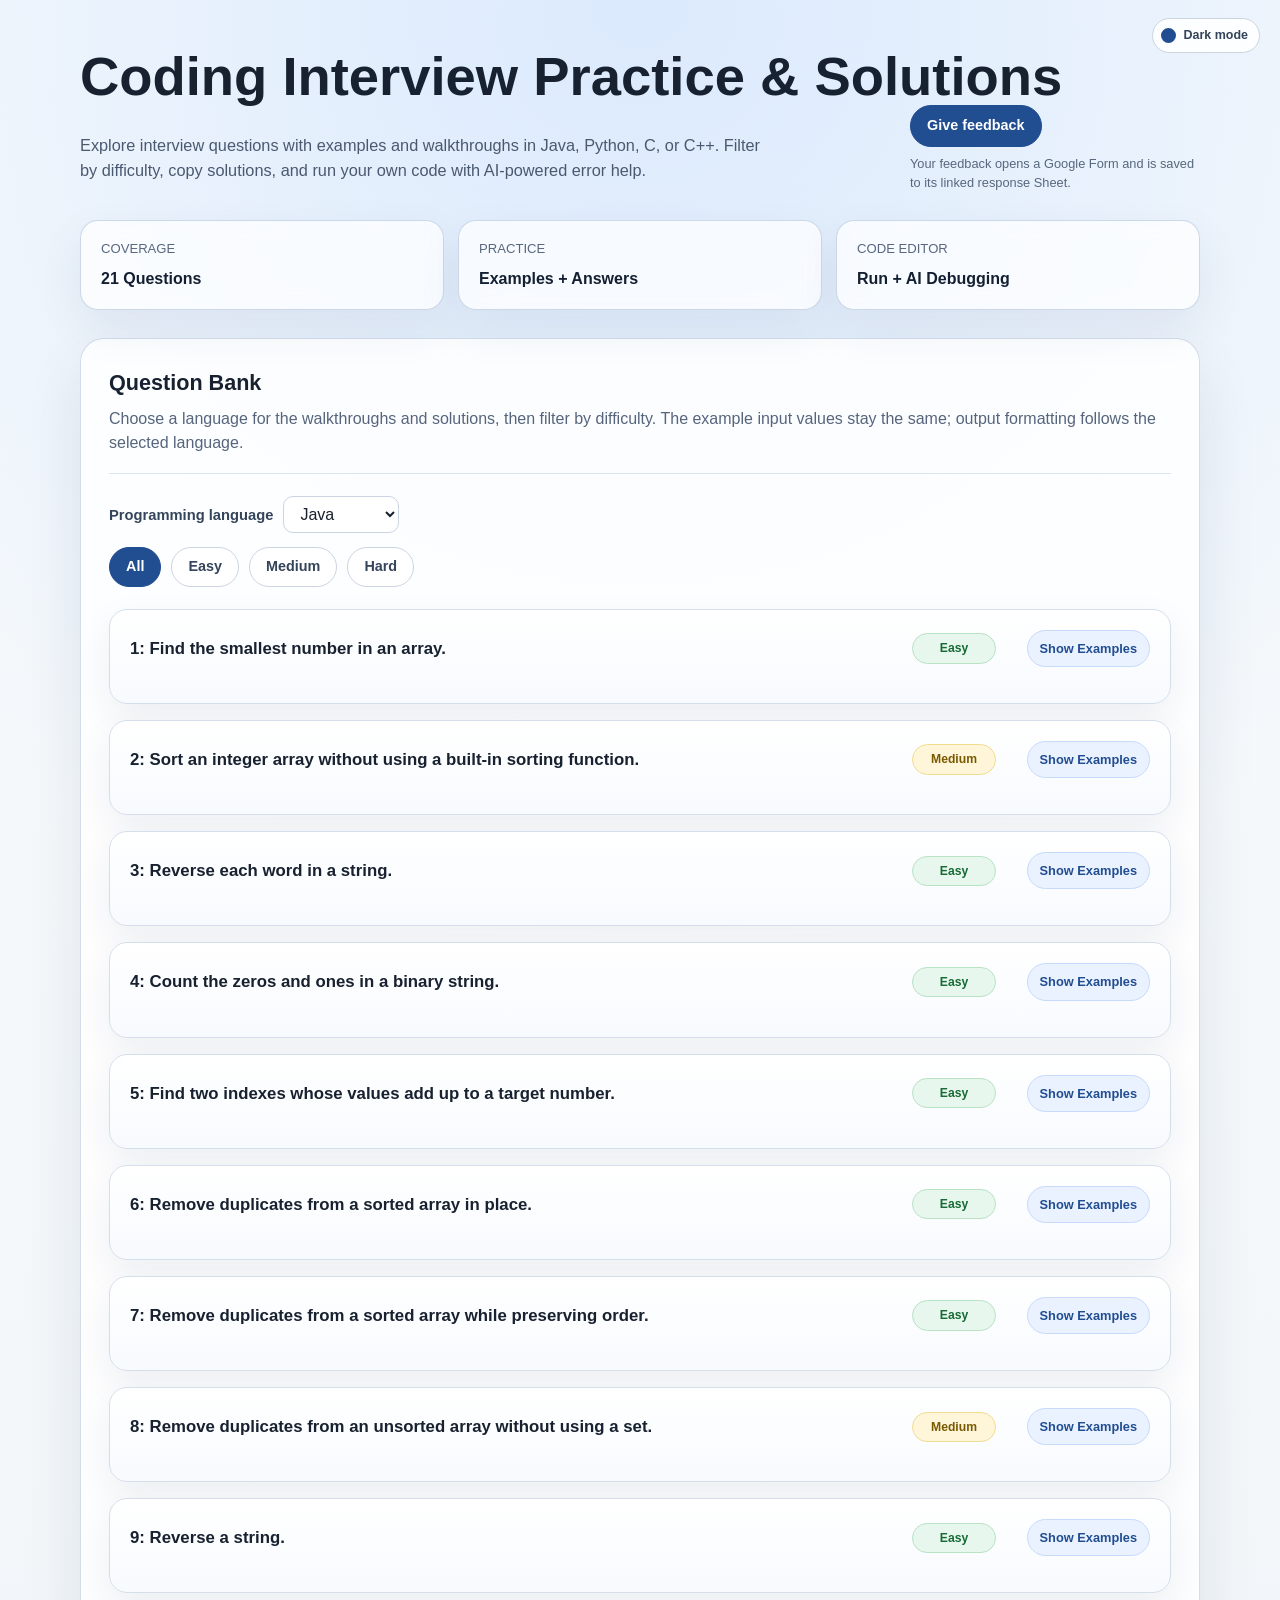
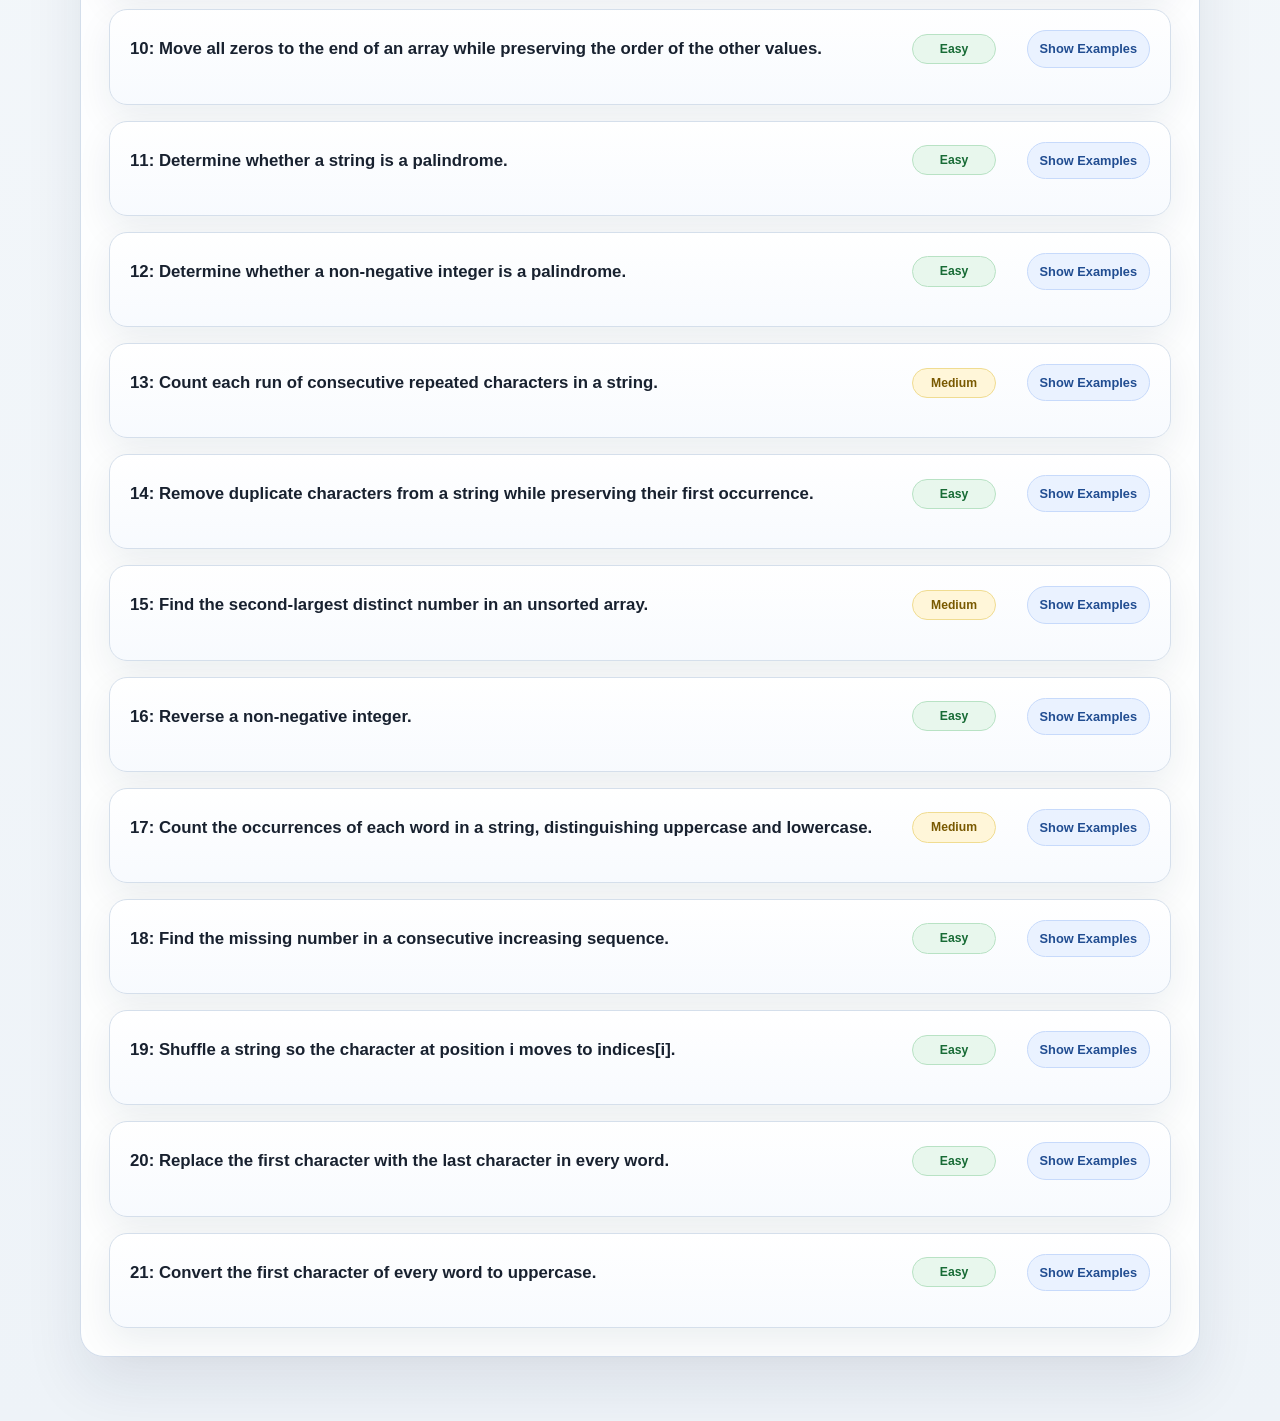
==== commit 406c7156: "Connect feedback button to Google Form Co-authored-by: Copilot <223556219+Copilot@users.noreply.gith" ====
--- a/index.html
+++ b/index.html
@@ -599,7 +599,8 @@
     </main>
     <script src="./solutions.js"></script>
     <script>
-    var feedbackFormUrl = "";
+    var feedbackFormUrl =
+        "https://docs.google.com/forms/d/e/1FAIpQLSfLxqQSOz8g5cc5efIjETtr7b7lC63SkSMQTJYyWmVIh9kgYg/viewform";
 
     function configureFeedbackLink() {
         var feedbackLink = document.getElementById("feedbackLink");
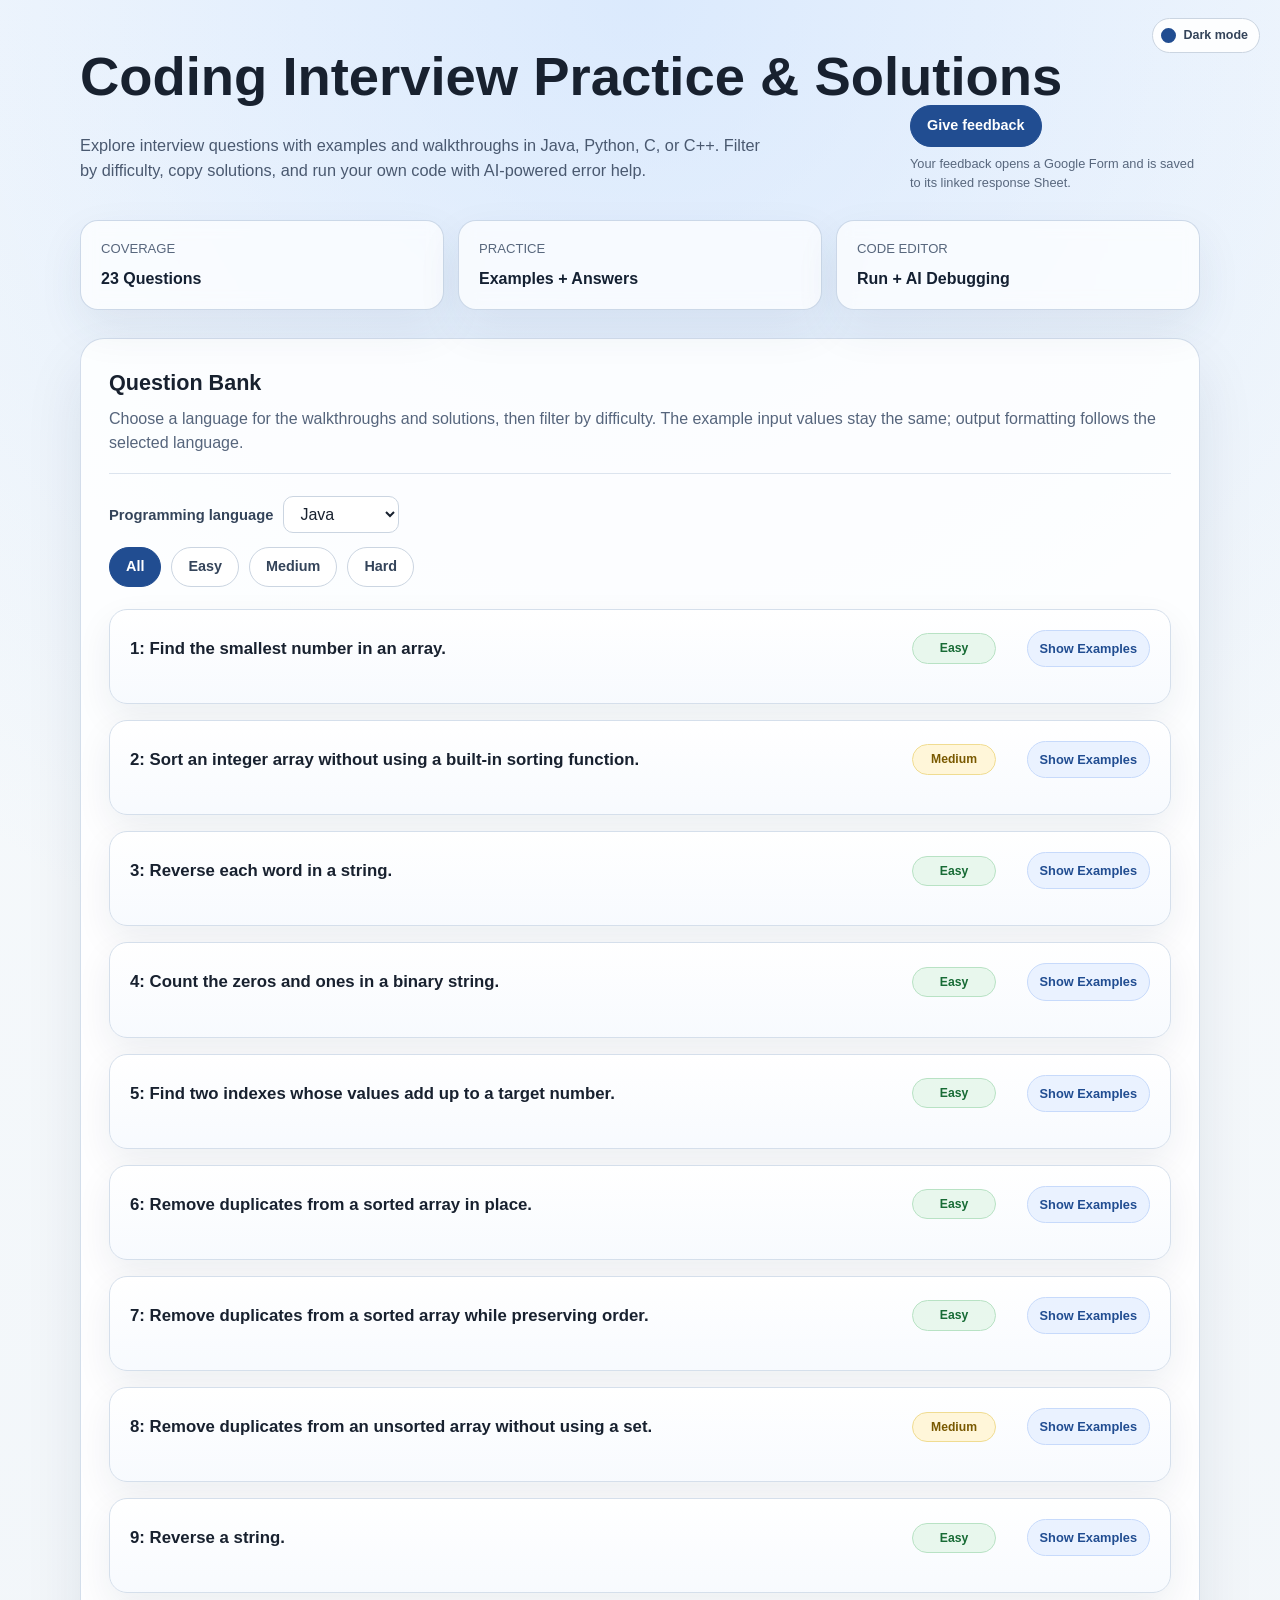
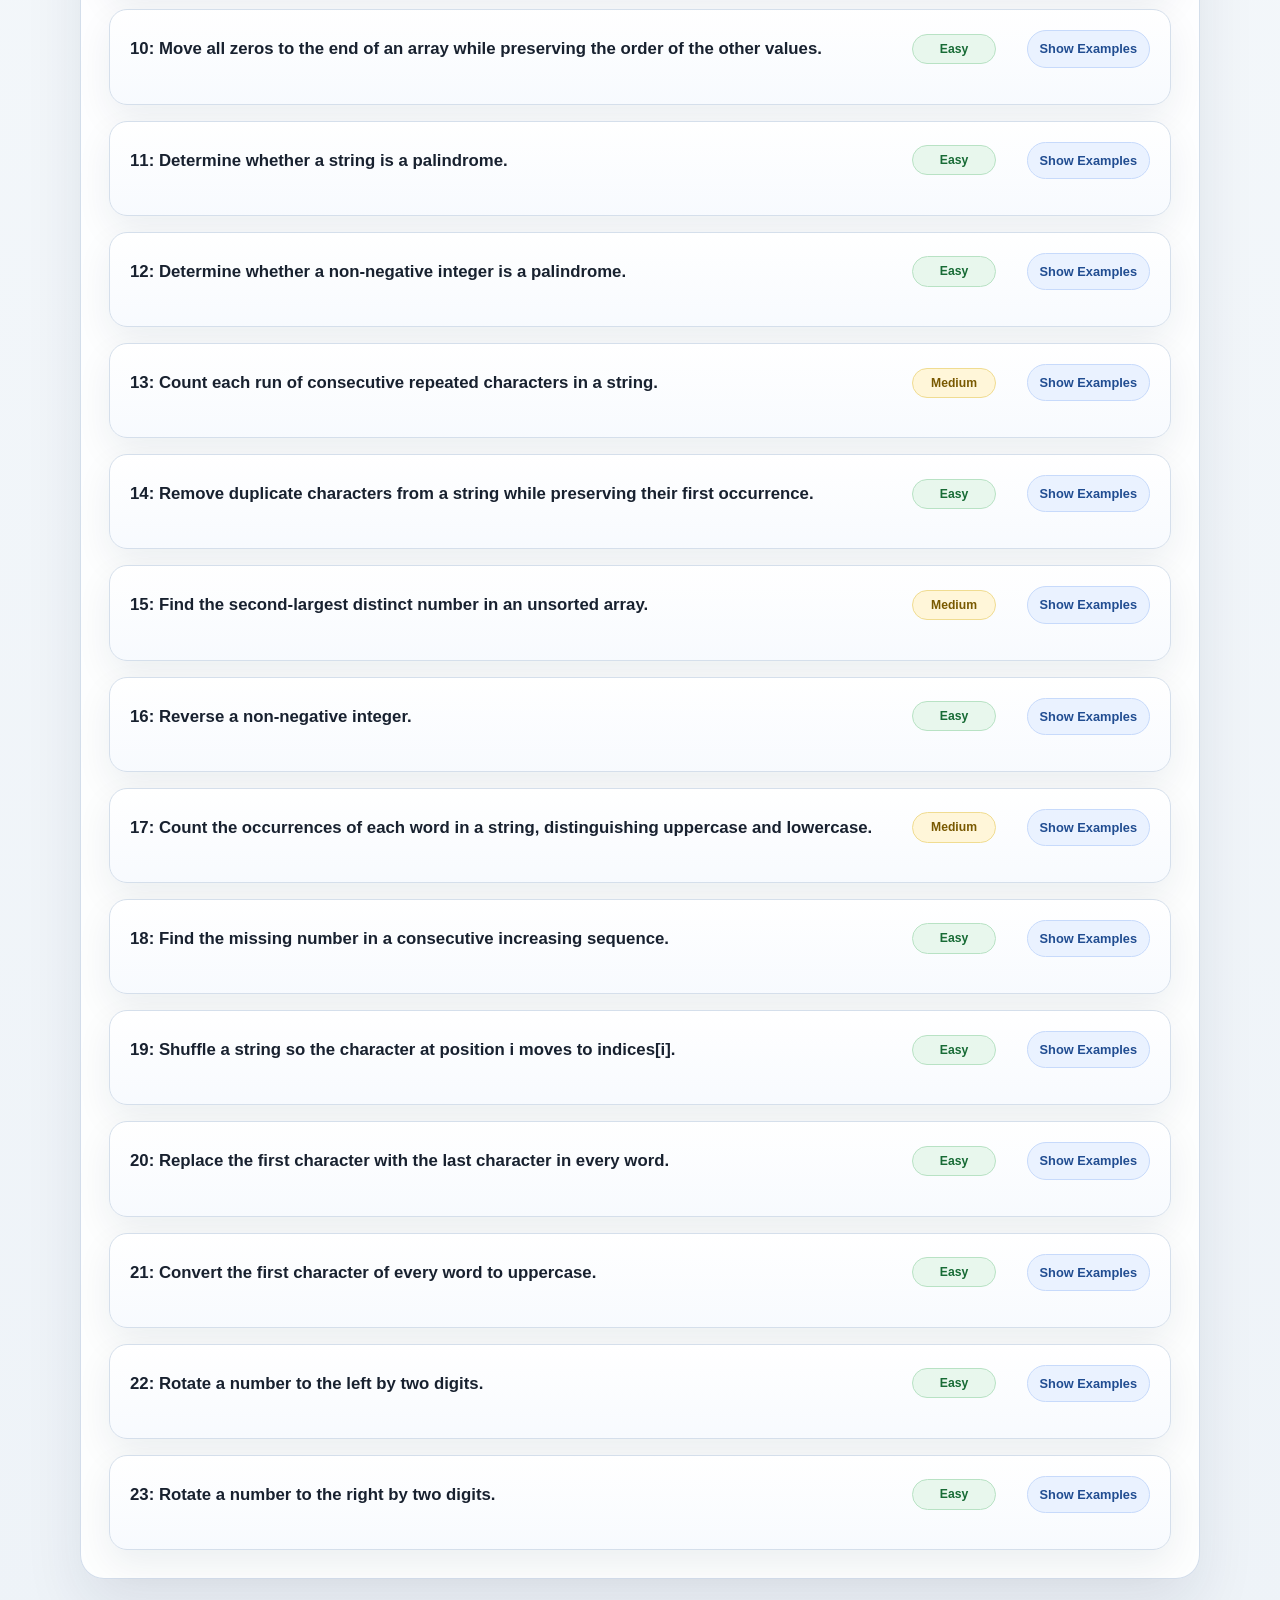
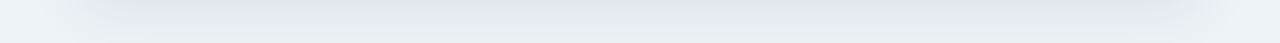
==== commit 57109c2d: "Add number rotation practice questions Include left and right two-digit rotation examples and matchi" ====
--- a/index.html
+++ b/index.html
@@ -592,8 +592,80 @@
 }</pre>
         </dd>
 
-
-        </code>
+    <dt data-difficulty="easy">Q #22: Rotate a number to the left by two digits.</dt>
+    <dt>&nbsp;&nbsp;&nbsp;Input: 123456</dt>
+    <dt>&nbsp;&nbsp;&nbsp;Output: 345612</dt>
+    <dd>
+        <pre class="code-block">A: Walkthrough: Count the digits, then extract them from right to left into an integer array so they are stored in their original order. Print from index two to the end, followed by the first two digits. This handles nonnegative integers and rotates by two positions, or fewer when the number has fewer than two digits.
+
+class RotateNumberLeft {
+    public static void main(String[] args) {
+    int number = 123456;
+    int temp = number;
+    int digitCount = 0;
+
+    do {
+        digitCount++;
+        temp /= 10;
+    } while (temp &gt; 0);
+
+    int[] digits = new int[digitCount];
+    temp = number;
+    for (int i = digitCount - 1; i &gt;= 0; i--) {
+        digits[i] = temp % 10;
+        temp /= 10;
+    }
+
+    int rotation = 2 % digitCount;
+    for (int i = rotation; i &lt; digitCount; i++) {
+        System.out.print(digits[i]);
+    }
+    for (int i = 0; i &lt; rotation; i++) {
+        System.out.print(digits[i]);
+    }
+    System.out.println();
+    }
+}</pre>
+    </dd>
+
+    <dt data-difficulty="easy">Q #23: Rotate a number to the right by two digits.</dt>
+    <dt>&nbsp;&nbsp;&nbsp;Input: 123456</dt>
+    <dt>&nbsp;&nbsp;&nbsp;Output: 561234</dt>
+    <dd>
+        <pre class="code-block">A: Walkthrough: Count the digits, then extract them from right to left into an integer array so they are stored in their original order. Print the final two digits first, followed by the remaining digits. This handles nonnegative integers and rotates by two positions, or fewer when the number has fewer than two digits.
+
+class RotateNumberRight {
+    public static void main(String[] args) {
+    int number = 123456;
+    int temp = number;
+    int digitCount = 0;
+
+    do {
+        digitCount++;
+        temp /= 10;
+    } while (temp &gt; 0);
+
+    int[] digits = new int[digitCount];
+    temp = number;
+    for (int i = digitCount - 1; i &gt;= 0; i--) {
+        digits[i] = temp % 10;
+        temp /= 10;
+    }
+
+    int rotation = 2 % digitCount;
+    int splitIndex = digitCount - rotation;
+    for (int i = splitIndex; i &lt; digitCount; i++) {
+        System.out.print(digits[i]);
+    }
+    for (int i = 0; i &lt; splitIndex; i++) {
+        System.out.print(digits[i]);
+    }
+    System.out.println();
+    }
+}</pre>
+    </dd>
+
+    </code>
             </dl>
         </section>
     </main>
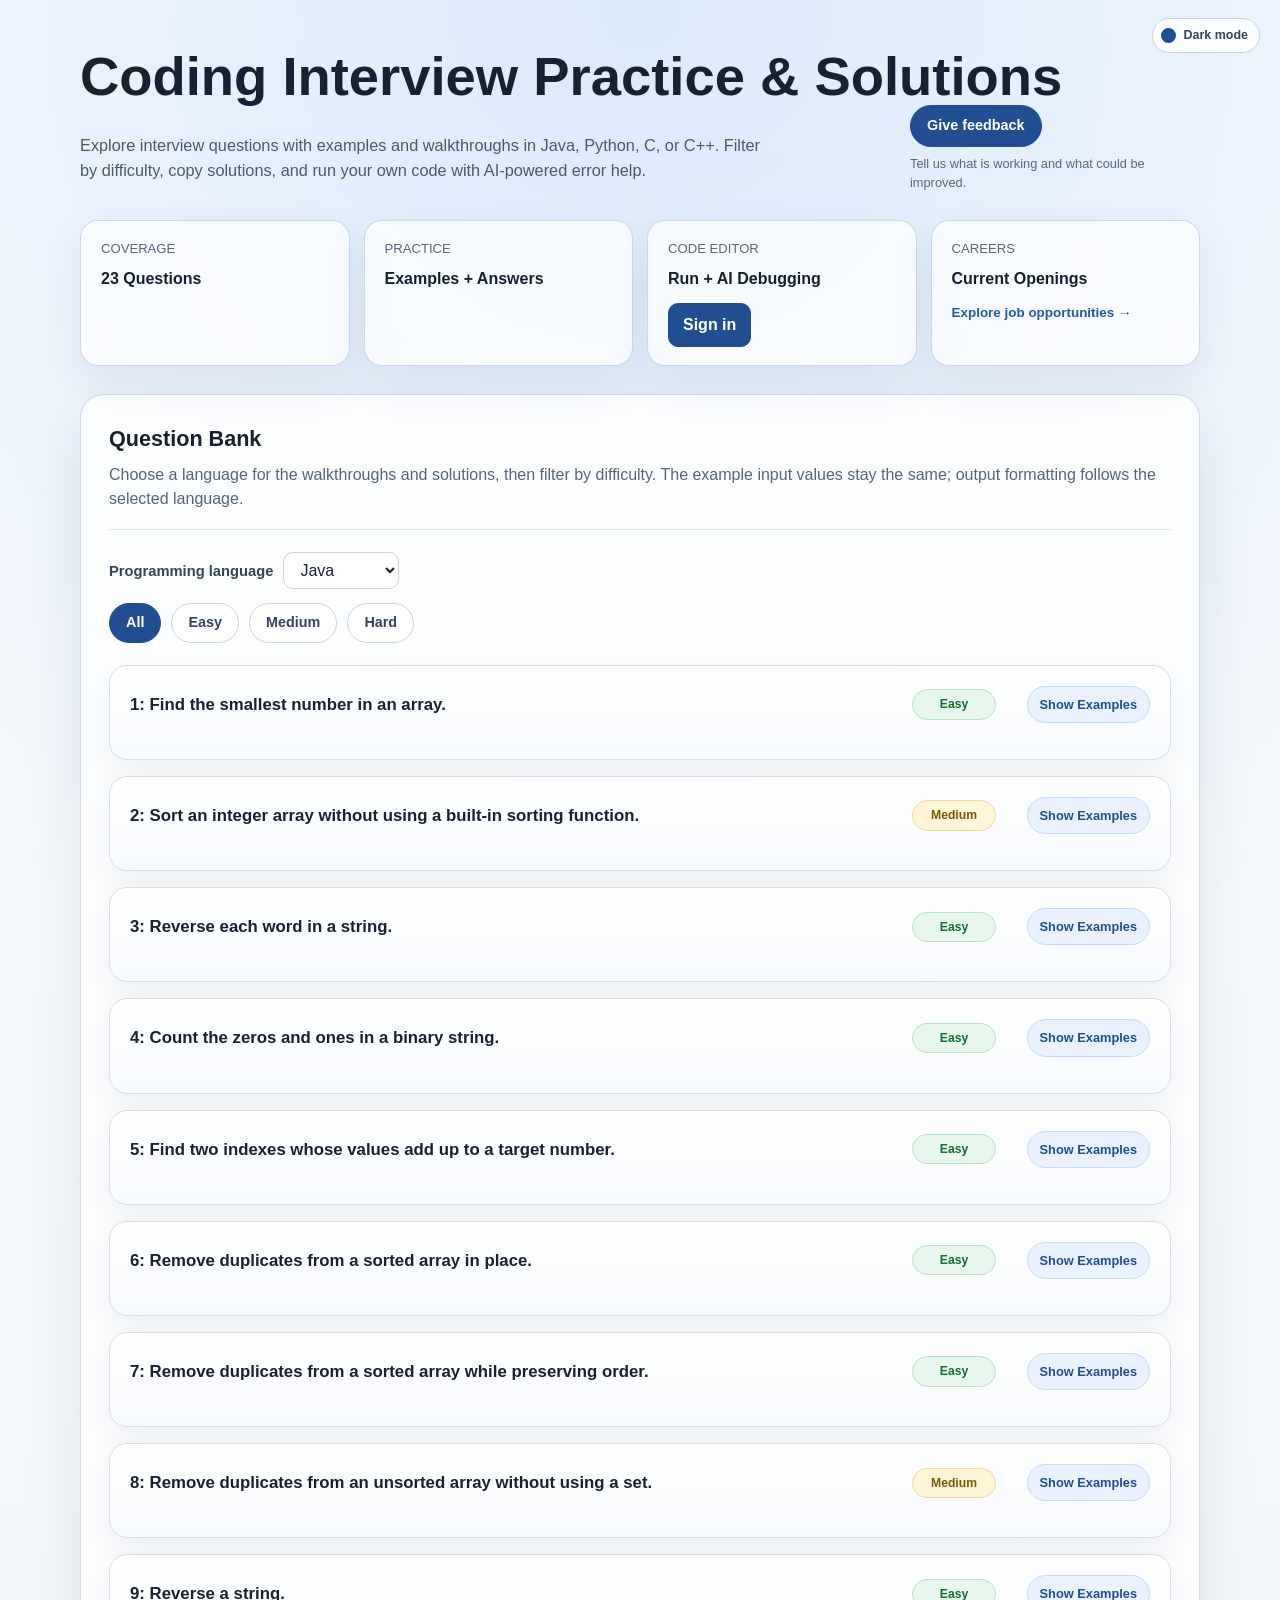
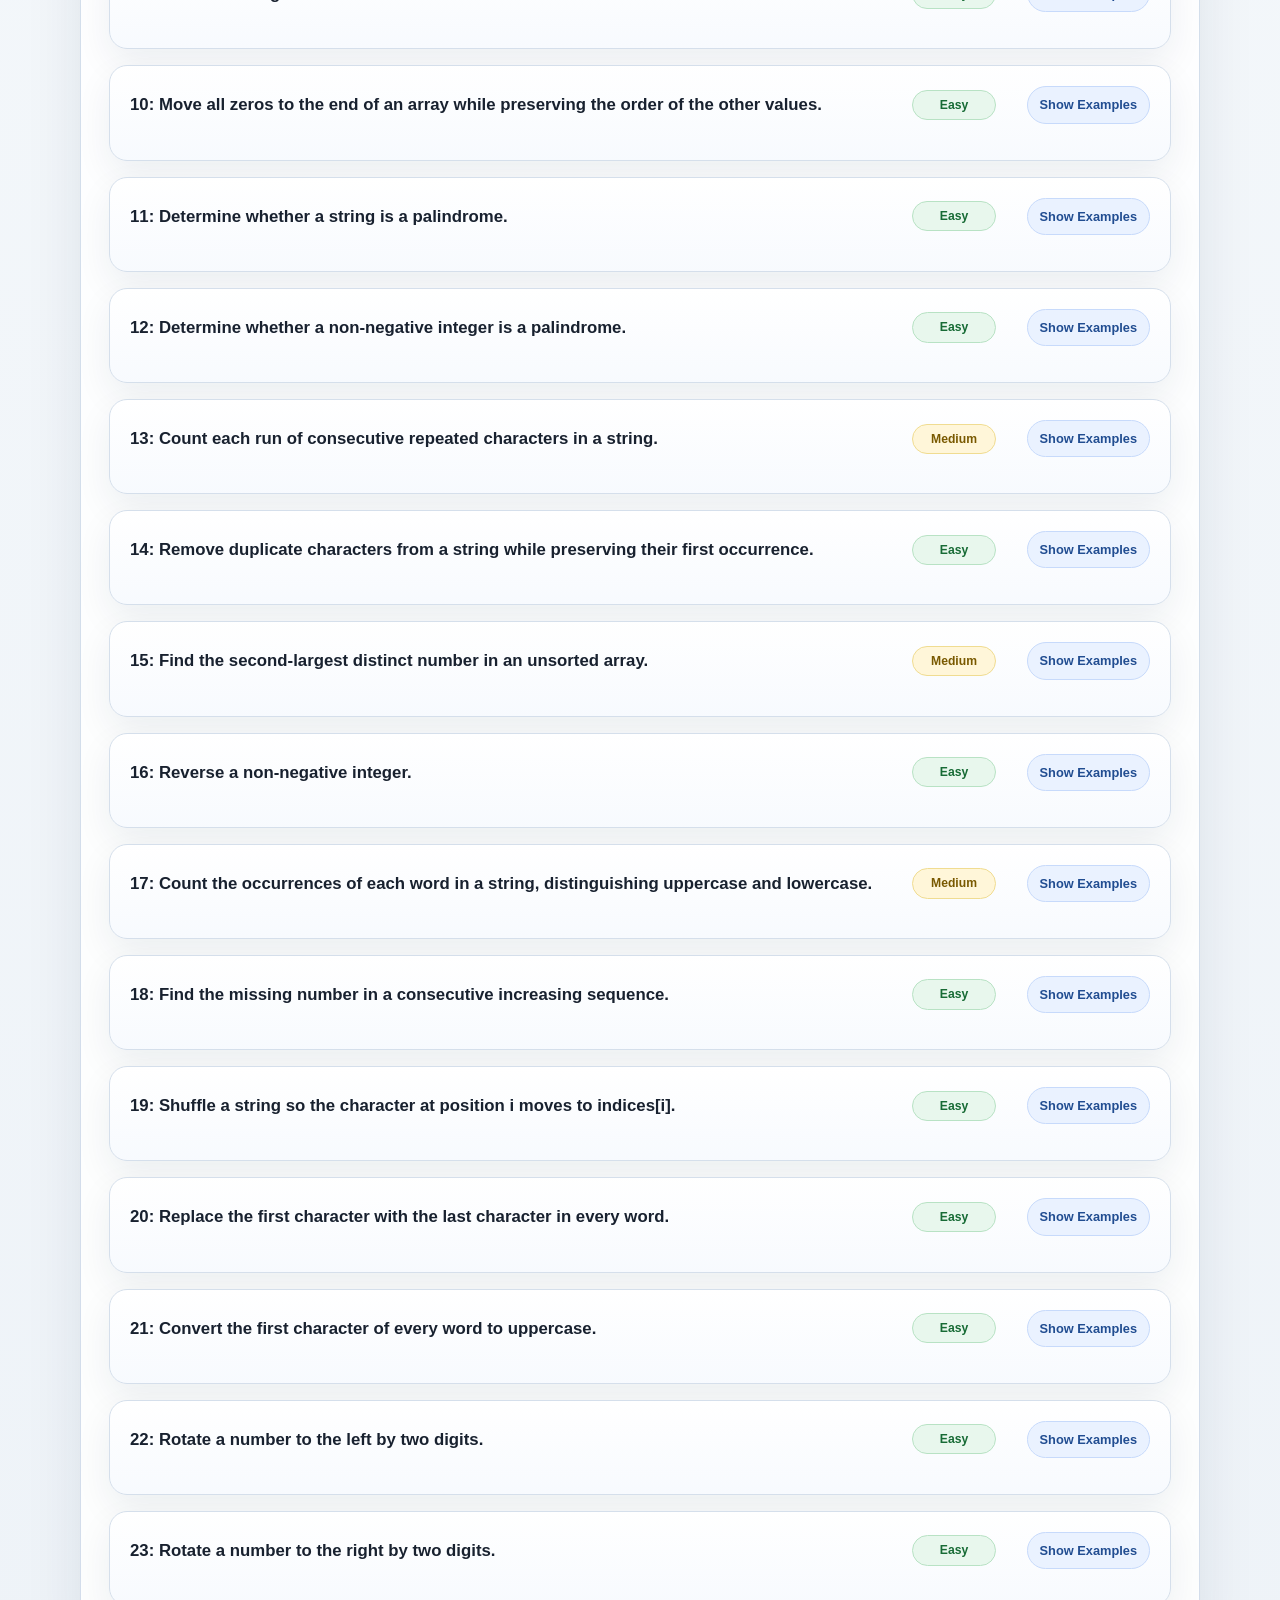
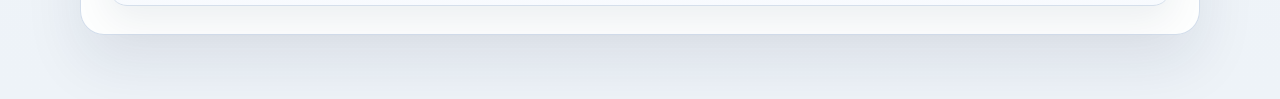
==== commit 4becb5b4: "Add in-page feedback form and site updates" ====
--- a/index.html
+++ b/index.html
@@ -22,14 +22,11 @@
                     copy solutions, and run your own code with AI-powered error help.
                 </p>
                 <div class="feedback-action">
-                    <a class="feedback-button" id="feedbackLink" hidden target="_blank" rel="noopener noreferrer">
-                        Give feedback
-                    </a>
-                    <button class="feedback-button" id="feedbackUnavailable" type="button" disabled>
+                    <button class="feedback-button" id="feedbackButton" type="button" aria-haspopup="dialog" aria-controls="feedbackDialog">
                         Give feedback
                     </button>
                     <p class="feedback-status" id="feedbackStatus" role="status">
-                        Feedback submissions will be enabled when a Google Form linked to the response Sheet is connected.
+                        Tell us what is working and what could be improved.
                     </p>
                 </div>
             </div>
@@ -45,9 +42,110 @@
                 <div class="stat-card">
                     <span class="stat-label">Code Editor</span>
                     <strong class="stat-value">Run + AI Debugging</strong>
+                    <button class="sign-in-button" id="signInButton" type="button">Sign in</button>
                 </div>
+                <a class="stat-card stat-card-link" href="./current-openings.html">
+                    <span class="stat-label">Careers</span>
+                    <strong class="stat-value">Current Openings</strong>
+                    <span class="stat-card-link-hint">Explore job opportunities &rarr;</span>
+                </a>
             </div>
         </section>
+
+        <dialog class="auth-dialog" id="authDialog" aria-labelledby="authDialogTitle">
+            <div class="auth-dialog-header">
+                <div>
+                    <p class="auth-eyebrow">Coding Practice</p>
+                    <h2 id="authDialogTitle">Sign in</h2>
+                </div>
+                <button class="auth-close-button" id="authCloseButton" type="button" aria-label="Close sign-in dialog">&times;</button>
+            </div>
+            <p class="auth-description">Sign in to your account to continue.</p>
+            <div class="auth-status" id="authStatus" role="status" aria-live="polite"></div>
+
+            <section class="auth-methods" id="authMethods" aria-label="Choose a sign-in method">
+                <div class="google-sign-in-slot" id="googleSignInButton"></div>
+                <p class="auth-setup-note" id="googleSetupNote"></p>
+                <div class="auth-divider"><span>or</span></div>
+                <button class="auth-secondary-button" id="ownEmailButton" type="button">Continue with email</button>
+            </section>
+
+            <section class="auth-email-choice" id="authEmailChoice" hidden>
+                <button class="auth-secondary-button" id="emailSignInChoice" type="button">Sign in</button>
+                <button class="auth-secondary-button" id="emailSignUpChoice" type="button">Sign up</button>
+                <button class="auth-back-button" id="authMethodsBack" type="button">Back</button>
+            </section>
+
+            <form class="auth-form" id="authEmailForm" hidden novalidate>
+                <label class="auth-field" id="authNameField" hidden>
+                    <span>Name</span>
+                    <input id="authName" name="name" type="text" autocomplete="name" minlength="3" maxlength="30">
+                    <small>Use 3–15 characters.</small>
+                </label>
+                <label class="auth-field">
+                    <span>Email address</span>
+                    <input id="authEmail" name="email" type="email" autocomplete="email" maxlength="254" required>
+                </label>
+                <button class="auth-primary-button" id="authEmailSubmit" type="submit">Continue</button>
+                <button class="auth-back-button" id="authEmailBack" type="button">Back</button>
+            </form>
+
+            <form class="auth-form" id="authCodeForm" hidden>
+                <p class="auth-code-help" id="authCodeHelp"></p>
+                <label class="auth-field">
+                    <span>Verification code</span>
+                    <input id="authCode" name="code" type="text" inputmode="numeric" autocomplete="one-time-code" pattern="[0-9]{6}" minlength="6" maxlength="6" required>
+                </label>
+                <button class="auth-primary-button" type="submit">Verify and sign in</button>
+                <button class="auth-back-button" id="authCodeBack" type="button">Back</button>
+            </form>
+
+            <section class="auth-signed-in" id="authSignedIn" hidden>
+                <p id="authSignedInMessage"></p>
+                <button class="auth-secondary-button" id="authSignOutButton" type="button">Sign out</button>
+            </section>
+            <p class="auth-setup-note" id="authServiceSetupNote"></p>
+            <p class="auth-privacy-note">Email sign-in uses a one-time code. Your name and email are stored in a dedicated users tab in the linked Google Sheet.</p>
+        </dialog>
+        <iframe class="auth-response-frame" id="authResponseFrame" name="authResponseFrame" title="Sign-in response" aria-hidden="true"></iframe>
+
+        <dialog class="auth-dialog feedback-dialog" id="feedbackDialog" aria-labelledby="feedbackDialogTitle">
+            <div class="auth-dialog-header">
+                <div>
+                    <p class="auth-eyebrow">Coding Practice</p>
+                    <h2 id="feedbackDialogTitle">Share your feedback</h2>
+                </div>
+                <button class="auth-close-button" id="feedbackCloseButton" type="button" aria-label="Close feedback form">&times;</button>
+            </div>
+            <p class="auth-description" id="feedbackDescription">
+                Tell us what is working well and what could be improved.
+            </p>
+            <div class="auth-status" id="feedbackDialogStatus" role="status" aria-live="polite"></div>
+
+            <form class="auth-form" id="feedbackForm" novalidate>
+                <label class="auth-field">
+                    <span>Email address</span>
+                    <input id="feedbackEmail" name="email" type="email" autocomplete="email" maxlength="254" required>
+                </label>
+                <label class="auth-field">
+                    <span>Your feedback</span>
+                    <textarea id="feedbackMessage" name="feedback" rows="5" maxlength="5000" required></textarea>
+                </label>
+                <button class="auth-primary-button" id="feedbackSubmitButton" type="submit">Submit feedback</button>
+                <button class="auth-back-button" id="feedbackCancelButton" type="button">Cancel</button>
+            </form>
+
+            <section class="auth-signed-in" id="feedbackSuccess" hidden>
+                <p id="feedbackSuccessMessage"></p>
+                <button class="auth-secondary-button" id="feedbackDoneButton" type="button">Close</button>
+                <button class="auth-back-button" id="feedbackDifferentEmailButton" type="button" hidden>Use a different email</button>
+            </section>
+
+            <p class="auth-privacy-note">
+                Your response is sent to the site's Google Forms feedback sheet. To prevent duplicate feedback, this browser remembers which email addresses have already submitted.
+            </p>
+        </dialog>
+        <iframe class="auth-response-frame" id="feedbackResponseFrame" name="feedbackResponseFrame" title="Feedback submission" aria-hidden="true"></iframe>
 
         <section class="content-panel">
             <div class="section-heading">
@@ -670,43 +768,681 @@
         </section>
     </main>
     <script src="./solutions.js"></script>
+    <script src="./auth-config.js"></script>
     <script>
-    var feedbackFormUrl =
-        "https://docs.google.com/forms/d/e/1FAIpQLSfLxqQSOz8g5cc5efIjETtr7b7lC63SkSMQTJYyWmVIh9kgYg/viewform";
-
-    function configureFeedbackLink() {
-        var feedbackLink = document.getElementById("feedbackLink");
-        var unavailableButton = document.getElementById("feedbackUnavailable");
+    var feedbackConfig = {
+        formUrl:
+            "https://docs.google.com/forms/d/e/1FAIpQLSfLxqQSOz8g5cc5efIjETtr7b7lC63SkSMQTJYyWmVIh9kgYg/viewform",
+        formResponseUrl:
+            "https://docs.google.com/forms/d/e/1FAIpQLSfLxqQSOz8g5cc5efIjETtr7b7lC63SkSMQTJYyWmVIh9kgYg/formResponse",
+        emailEntry: "entry.2001320293",
+        feedbackEntry: "entry.496284840",
+        storageKey: "coding-practice-feedback-submissions",
+        lastEmailKey: "coding-practice-feedback-email",
+        maxFeedbackLength: 5000,
+        timeoutMs: 30000
+    };
+
+    var feedbackState = {
+        submitting: false,
+        responseTimer: 0,
+        submittedEmails: {}
+    };
+
+    function validateFeedbackConfig() {
+        var formUrl = new URL(feedbackConfig.formUrl);
+        if (
+            formUrl.protocol !== "https:" ||
+            !(
+                formUrl.hostname === "docs.google.com" &&
+                formUrl.pathname.indexOf("/forms/") === 0
+            ) &&
+            formUrl.hostname !== "forms.gle"
+        ) {
+            throw new Error("Feedback URL must be a public Google Forms responder link.");
+        }
+
+        var responseUrl = new URL(feedbackConfig.formResponseUrl);
+        if (
+            responseUrl.protocol !== "https:" ||
+            responseUrl.hostname !== "docs.google.com" ||
+            !/^\/forms\/d\/e\/[^/]+\/formResponse$/.test(responseUrl.pathname)
+        ) {
+            throw new Error("Feedback response URL must be a Google Forms formResponse link.");
+        }
+    }
+
+    function initializeFeedbackForm() {
+        var feedbackButton = document.getElementById("feedbackButton");
         var feedbackStatus = document.getElementById("feedbackStatus");
-        if (!feedbackFormUrl) {
+        var dialog = document.getElementById("feedbackDialog");
+        var form = document.getElementById("feedbackForm");
+        var description = document.getElementById("feedbackDescription");
+        var status = document.getElementById("feedbackDialogStatus");
+        var emailInput = document.getElementById("feedbackEmail");
+        var messageInput = document.getElementById("feedbackMessage");
+        var submitButton = document.getElementById("feedbackSubmitButton");
+        var responseFrame = document.getElementById("feedbackResponseFrame");
+        var successSection = document.getElementById("feedbackSuccess");
+        var successMessage = document.getElementById("feedbackSuccessMessage");
+        var differentEmailButton = document.getElementById("feedbackDifferentEmailButton");
+        var doneButton = document.getElementById("feedbackDoneButton");
+
+        try {
+            validateFeedbackConfig();
+        } catch (error) {
+            feedbackButton.disabled = true;
+            feedbackStatus.textContent = "Feedback is temporarily unavailable.";
+            console.error("Unable to configure the feedback form.", error);
             return;
         }
 
-        var formUrl;
+        function setStatus(message, state) {
+            status.textContent = message;
+            if (state) {
+                status.dataset.state = state;
+            } else {
+                delete status.dataset.state;
+            }
+        }
+
+        function showFormView() {
+            form.hidden = false;
+            successSection.hidden = true;
+            description.hidden = false;
+            differentEmailButton.hidden = true;
+            document.getElementById("feedbackDialogTitle").textContent = "Share your feedback";
+            setStatus("", "");
+        }
+
+        function showSuccessView(title, message, allowDifferentEmail) {
+            form.hidden = true;
+            successSection.hidden = false;
+            description.hidden = true;
+            differentEmailButton.hidden = !allowDifferentEmail;
+            document.getElementById("feedbackDialogTitle").textContent = title;
+            successMessage.textContent = message;
+            setStatus("", "");
+        }
+
+        function readFeedbackHistory() {
+            var history = {};
+            try {
+                var raw = window.localStorage.getItem(feedbackConfig.storageKey);
+                if (raw) {
+                    var parsed = JSON.parse(raw);
+                    if (parsed && typeof parsed === "object" && !Array.isArray(parsed)) {
+                        history = parsed;
+                    }
+                }
+            } catch (error) {
+                console.error("Unable to read saved feedback history.", error);
+            }
+            return history;
+        }
+
+        function getLastFeedbackEmail() {
+            try {
+                return window.localStorage.getItem(feedbackConfig.lastEmailKey) || "";
+            } catch (error) {
+                console.error("Unable to read the last feedback email.", error);
+                return "";
+            }
+        }
+
+        function hasFeedback(email) {
+            return Boolean(feedbackState.submittedEmails[email]) ||
+                Object.prototype.hasOwnProperty.call(readFeedbackHistory(), email);
+        }
+
+        function rememberFeedback(email) {
+            feedbackState.submittedEmails[email] = true;
+            var history = readFeedbackHistory();
+            history[email] = { submittedAt: new Date().toISOString() };
+            try {
+                window.localStorage.setItem(
+                    feedbackConfig.storageKey,
+                    JSON.stringify(history)
+                );
+                window.localStorage.setItem(feedbackConfig.lastEmailKey, email);
+            } catch (error) {
+                console.error("Unable to save feedback history.", error);
+            }
+        }
+
+        function openFeedbackDialog() {
+            if (dialog.open) {
+                return;
+            }
+            if (feedbackState.submitting) {
+                dialog.showModal();
+                return;
+            }
+
+            var accountEmail = authState.user && authState.user.email
+                ? String(authState.user.email).trim().toLowerCase()
+                : "";
+            var email = accountEmail || getLastFeedbackEmail();
+            if (email) {
+                emailInput.value = email;
+            }
+
+            if (email && hasFeedback(email)) {
+                showSuccessView(
+                    "Feedback already given",
+                    "You have already given feedback with " + email + ". Thank you!",
+                    true
+                );
+            } else {
+                showFormView();
+            }
+
+            dialog.showModal();
+            window.setTimeout(function () {
+                if (!form.hidden) {
+                    if (emailInput.value) {
+                        messageInput.focus();
+                    } else {
+                        emailInput.focus();
+                    }
+                } else if (dialog.open) {
+                    doneButton.focus();
+                }
+            }, 50);
+        }
+
+        function useDifferentEmail() {
+            emailInput.value = "";
+            messageInput.value = "";
+            showFormView();
+            emailInput.focus();
+        }
+
+        function finishSubmission() {
+            window.clearTimeout(feedbackState.responseTimer);
+            feedbackState.responseTimer = 0;
+            feedbackState.submitting = false;
+            submitButton.disabled = false;
+            submitButton.textContent = "Submit feedback";
+        }
+
+        function handleSubmit(event) {
+            event.preventDefault();
+            if (feedbackState.submitting) {
+                return;
+            }
+
+            var email = emailInput.value.trim().toLowerCase();
+            var message = messageInput.value.trim();
+            if (!/^[^\s@]+@[^\s@]+\.[^\s@]+$/.test(email) || email.length > 254) {
+                setStatus("Enter a valid email address.", "error");
+                emailInput.focus();
+                return;
+            }
+            if (!message) {
+                setStatus("Please enter your feedback.", "error");
+                messageInput.focus();
+                return;
+            }
+            if (message.length > feedbackConfig.maxFeedbackLength) {
+                setStatus(
+                    "Feedback must be " + feedbackConfig.maxFeedbackLength +
+                    " characters or fewer.",
+                    "error"
+                );
+                messageInput.focus();
+                return;
+            }
+            if (hasFeedback(email)) {
+                setStatus(
+                    "You have already given feedback with this email address.",
+                    "error"
+                );
+                return;
+            }
+
+            feedbackState.submitting = true;
+            setStatus("Sending your feedback…", "");
+            submitButton.disabled = true;
+            submitButton.textContent = "Sending feedback…";
+
+            function handleResponse() {
+                if (!feedbackState.submitting) {
+                    return;
+                }
+                finishSubmission();
+                rememberFeedback(email);
+                showSuccessView(
+                    "Feedback received",
+                    "Thank you! Your feedback has been given successfully.",
+                    false
+                );
+                feedbackStatus.textContent = "Feedback given successfully. Thank you!";
+                if (dialog.open) {
+                    doneButton.focus();
+                }
+            }
+
+            responseFrame.addEventListener("load", handleResponse, { once: true });
+            feedbackState.responseTimer = window.setTimeout(function () {
+                if (!feedbackState.submitting) {
+                    return;
+                }
+                finishSubmission();
+                responseFrame.removeEventListener("load", handleResponse);
+                setStatus(
+                    "We could not confirm that your feedback was sent. Check your connection and try again.",
+                    "error"
+                );
+            }, feedbackConfig.timeoutMs);
+
+            var googleForm = document.createElement("form");
+            googleForm.method = "POST";
+            googleForm.action = feedbackConfig.formResponseUrl;
+            googleForm.target = "feedbackResponseFrame";
+            googleForm.acceptCharset = "UTF-8";
+            googleForm.hidden = true;
+
+            var fields = {};
+            fields[feedbackConfig.emailEntry] = email;
+            fields[feedbackConfig.feedbackEntry] = message;
+            Object.keys(fields).forEach(function (name) {
+                var input = document.createElement("input");
+                input.type = "hidden";
+                input.name = name;
+                input.value = fields[name];
+                googleForm.appendChild(input);
+            });
+
+            document.body.appendChild(googleForm);
+            googleForm.submit();
+            window.setTimeout(function () {
+                googleForm.remove();
+            }, 1000);
+        }
+
+        feedbackButton.addEventListener("click", openFeedbackDialog);
+        document.getElementById("feedbackCloseButton").addEventListener("click", function () {
+            dialog.close();
+        });
+        document.getElementById("feedbackCancelButton").addEventListener("click", function () {
+            dialog.close();
+        });
+        doneButton.addEventListener("click", function () {
+            dialog.close();
+        });
+        differentEmailButton.addEventListener("click", useDifferentEmail);
+        dialog.addEventListener("click", function (event) {
+            if (event.target === dialog) {
+                dialog.close();
+            }
+        });
+        form.addEventListener("submit", handleSubmit);
+    }
+
+    var authState = {
+        mode: "signin",
+        email: "",
+        pendingRequestId: "",
+        pendingTimeout: 0,
+        user: null,
+        googleNonce: "",
+        googleLoading: false,
+        googleInitialized: false
+    };
+
+    function setAuthStatus(message, state) {
+        var status = document.getElementById("authStatus");
+        status.textContent = message;
+        if (state) {
+            status.dataset.state = state;
+        } else {
+            delete status.dataset.state;
+        }
+    }
+
+    function showAuthView(view) {
+        ["authMethods", "authEmailChoice", "authEmailForm", "authCodeForm", "authSignedIn"]
+            .forEach(function (id) {
+                document.getElementById(id).hidden = id !== view;
+            });
+    }
+
+    function getAuthBackendUrl() {
+        var configuredUrl = window.codingPracticeAuthConfig &&
+            window.codingPracticeAuthConfig.appsScriptUrl;
+        if (!configuredUrl) {
+            return "";
+        }
+
+        var backendUrl = new URL(configuredUrl);
+        if (
+            backendUrl.protocol !== "https:" ||
+            backendUrl.hostname !== "script.google.com" ||
+            !/^\/macros\/s\/[^/]+\/exec$/.test(backendUrl.pathname)
+        ) {
+            throw new Error("The sign-in service URL is not a valid deployed Google Apps Script web app URL.");
+        }
+        return backendUrl.toString();
+    }
+
+    function submitAuthRequest(action, values) {
+        var backendUrl;
         try {
-            formUrl = new URL(feedbackFormUrl);
-            if (
-                formUrl.protocol !== "https:" ||
-                !(
-                    formUrl.hostname === "docs.google.com" &&
-                    formUrl.pathname.indexOf("/forms/") === 0
-                ) &&
-                formUrl.hostname !== "forms.gle"
-            ) {
-                throw new Error("Feedback URL must be a public Google Forms responder link.");
-            }
+            backendUrl = getAuthBackendUrl();
         } catch (error) {
-            feedbackStatus.textContent =
-                "The feedback form link is invalid. Configure a public Google Forms responder URL.";
-            console.error("Unable to configure the feedback form link.", error);
+            setAuthStatus(error.message, "error");
             return;
         }
-
-        feedbackLink.href = formUrl.toString();
-        feedbackLink.hidden = false;
-        unavailableButton.hidden = true;
-        feedbackStatus.textContent =
-            "Your feedback opens a Google Form and is saved to its linked response Sheet.";
+        if (!backendUrl) {
+            setAuthStatus(
+                "Sign-in is not connected yet. The secure Google Sheets service must be deployed and configured first.",
+                "error"
+            );
+            return;
+        }
+        if (authState.pendingRequestId) {
+            setAuthStatus("Please wait for the current sign-in request to finish.", "error");
+            return;
+        }
+
+        var requestId = window.crypto && window.crypto.randomUUID
+            ? window.crypto.randomUUID()
+            : String(Date.now()) + "-" + String(Math.random()).slice(2);
+        authState.pendingRequestId = requestId;
+        setAuthStatus("Contacting the sign-in service…");
+        authState.pendingTimeout = window.setTimeout(function () {
+            authState.pendingRequestId = "";
+            setAuthStatus(
+                "The sign-in service did not respond. Check that the Apps Script web app is deployed and try again.",
+                "error"
+            );
+        }, 30000);
+
+        var form = document.createElement("form");
+        form.method = "post";
+        form.action = backendUrl;
+        form.target = "authResponseFrame";
+        form.hidden = true;
+        var fields = Object.assign({}, values, {
+            action: action,
+            requestId: requestId
+        });
+        Object.keys(fields).forEach(function (name) {
+            var input = document.createElement("input");
+            input.type = "hidden";
+            input.name = name;
+            input.value = fields[name];
+            form.appendChild(input);
+        });
+        document.body.appendChild(form);
+        form.submit();
+        window.setTimeout(function () {
+            form.remove();
+        }, 1000);
+    }
+
+    function finishSignIn(user) {
+        authState.pendingRequestId = "";
+        authState.user = {
+            name: user.name,
+            email: user.email
+        };
+        showAuthView("authSignedIn");
+        document.getElementById("authDialogTitle").textContent = "You're signed in";
+        document.getElementById("authSignedInMessage").textContent =
+            "Signed in as " + user.name + " (" + user.email + ").";
+        document.getElementById("signInButton").textContent = "Signed in";
+        setAuthStatus("", "");
+    }
+
+    function handleAuthResponse(event) {
+        var trustedOrigin = event.origin === "https://script.google.com" ||
+            /^https:\/\/[a-z0-9.-]+\.googleusercontent\.com$/i.test(event.origin);
+        if (
+            event.source !== document.getElementById("authResponseFrame").contentWindow ||
+            !trustedOrigin ||
+            !event.data ||
+            event.data.kind !== "coding-practice-auth" ||
+            event.data.requestId !== authState.pendingRequestId
+        ) {
+            return;
+        }
+
+        window.clearTimeout(authState.pendingTimeout);
+        authState.pendingRequestId = "";
+        var result = event.data;
+        if (result.status === "signed-in") {
+            finishSignIn(result.user);
+        } else if (result.status === "code-sent") {
+            authState.email = result.email;
+            document.getElementById("authCodeHelp").textContent =
+                "We sent a six-digit verification code to " + result.email + ". The code expires in 10 minutes.";
+            document.getElementById("authCode").value = "";
+            showAuthView("authCodeForm");
+            document.getElementById("authDialogTitle").textContent = "Verify your email";
+            setAuthStatus("", "");
+            document.getElementById("authCode").focus();
+        } else if (result.status === "new-user") {
+            showAuthView("authEmailChoice");
+            setAuthStatus(
+                "No account was found for that email. You're a new user—please choose Sign up.",
+                "error"
+            );
+        } else if (result.status === "duplicate") {
+            showAuthView("authEmailChoice");
+            setAuthStatus(
+                "That email is already registered. Please choose Sign in instead.",
+                "error"
+            );
+        } else {
+            setAuthStatus(
+                result.message || "The sign-in request could not be completed. Please try again.",
+                "error"
+            );
+        }
+    }
+
+    function initializeGoogleSignIn() {
+        var googleClientId = window.codingPracticeAuthConfig &&
+            window.codingPracticeAuthConfig.googleClientId;
+        var setupNote = document.getElementById("googleSetupNote");
+        var serviceSetupNote = document.getElementById("authServiceSetupNote");
+        var backendUrl = "";
+        try {
+            backendUrl = getAuthBackendUrl();
+        } catch (error) {
+            serviceSetupNote.textContent = error.message;
+        }
+        if (!backendUrl && !serviceSetupNote.textContent) {
+            serviceSetupNote.textContent =
+                "Email sign-in needs the Apps Script web app URL configured in auth-config.js.";
+        }
+        if (!googleClientId) {
+            setupNote.textContent =
+                "Google sign-in will be available after an OAuth client ID is configured.";
+            return;
+        }
+        if (authState.googleLoading || authState.googleInitialized) {
+            return;
+        }
+
+        authState.googleLoading = true;
+        var script = document.createElement("script");
+        script.src = "https://accounts.google.com/gsi/client";
+        script.async = true;
+        script.defer = true;
+        script.onload = function () {
+            authState.googleLoading = false;
+            if (authState.googleInitialized) {
+                return;
+            }
+            if (!window.google || !window.google.accounts) {
+                setupNote.textContent =
+                    "Google sign-in could not initialize. Try email sign-in or reload the page.";
+                return;
+            }
+            if (!window.crypto || !window.crypto.getRandomValues) {
+                setupNote.textContent =
+                    "Google sign-in requires a secure browser with cryptographic randomness.";
+                return;
+            }
+            var nonceBytes = new Uint8Array(24);
+            window.crypto.getRandomValues(nonceBytes);
+            authState.googleNonce = Array.from(nonceBytes).map(function (byte) {
+                return byte.toString(16).padStart(2, "0");
+            }).join("");
+            authState.googleInitialized = true;
+            window.google.accounts.id.initialize({
+                client_id: googleClientId,
+                nonce: authState.googleNonce,
+                callback: function (credentialResponse) {
+                    if (credentialResponse.credential) {
+                        submitAuthRequest("googleSignIn", {
+                            idToken: credentialResponse.credential,
+                            nonce: authState.googleNonce
+                        });
+                    } else {
+                        setAuthStatus("Google did not return a sign-in credential.", "error");
+                    }
+                }
+            });
+            window.google.accounts.id.renderButton(
+                document.getElementById("googleSignInButton"),
+                {
+                    theme: document.documentElement.dataset.theme === "dark" ? "filled_black" : "outline",
+                    size: "large",
+                    text: "continue_with",
+                    shape: "rectangular",
+                    width: Math.min(
+                        350,
+                        Math.max(180, document.querySelector(".auth-dialog").clientWidth - 52)
+                    )
+                }
+            );
+            setupNote.textContent = "";
+        };
+        script.onerror = function () {
+            authState.googleLoading = false;
+            setupNote.textContent =
+                "Google sign-in could not load. Check your connection or try email sign-in.";
+        };
+        document.head.appendChild(script);
+    }
+
+    function initializeSignIn() {
+        var dialog = document.getElementById("authDialog");
+        var emailForm = document.getElementById("authEmailForm");
+        var emailInput = document.getElementById("authEmail");
+        var nameInput = document.getElementById("authName");
+        var codeInput = document.getElementById("authCode");
+
+        document.getElementById("signInButton").addEventListener("click", function () {
+            dialog.showModal();
+            initializeGoogleSignIn();
+            setAuthStatus("", "");
+            if (authState.user) {
+                showAuthView("authSignedIn");
+                document.getElementById("authDialogTitle").textContent = "You're signed in";
+                document.getElementById("authSignedInMessage").textContent =
+                    "Signed in as " + authState.user.name + " (" + authState.user.email + ").";
+            } else {
+                showAuthView("authMethods");
+                document.getElementById("authDialogTitle").textContent = "Sign in";
+            }
+        });
+        document.getElementById("authCloseButton").addEventListener("click", function () {
+            dialog.close();
+        });
+        dialog.addEventListener("click", function (event) {
+            if (event.target === dialog) {
+                dialog.close();
+            }
+        });
+        document.getElementById("ownEmailButton").addEventListener("click", function () {
+            showAuthView("authEmailChoice");
+            setAuthStatus("", "");
+        });
+        document.getElementById("authMethodsBack").addEventListener("click", function () {
+            showAuthView("authMethods");
+            setAuthStatus("", "");
+        });
+        document.getElementById("emailSignInChoice").addEventListener("click", function () {
+            authState.mode = "signin";
+            document.getElementById("authNameField").hidden = true;
+            nameInput.required = false;
+            emailForm.hidden = false;
+            showAuthView("authEmailForm");
+            document.getElementById("authDialogTitle").textContent = "Sign in with email";
+            emailInput.value = "";
+            emailInput.focus();
+        });
+        document.getElementById("emailSignUpChoice").addEventListener("click", function () {
+            authState.mode = "signup";
+            document.getElementById("authNameField").hidden = false;
+            nameInput.required = true;
+            emailForm.hidden = false;
+            showAuthView("authEmailForm");
+            document.getElementById("authDialogTitle").textContent = "Create your account";
+            nameInput.value = "";
+            emailInput.value = "";
+            nameInput.focus();
+        });
+        document.getElementById("authEmailBack").addEventListener("click", function () {
+            showAuthView("authEmailChoice");
+            setAuthStatus("", "");
+        });
+        emailForm.addEventListener("submit", function (event) {
+            event.preventDefault();
+            var email = emailInput.value.trim().toLowerCase();
+            if (!emailInput.validity.valid || !/^[^\s@]+@[^\s@]+\.[^\s@]+$/.test(email)) {
+                setAuthStatus("Enter a valid email address.", "error");
+                emailInput.focus();
+                return;
+            }
+            var values = {
+                email: email,
+                mode: authState.mode
+            };
+            if (authState.mode === "signup") {
+                var name = nameInput.value.trim();
+                var nameLength = Array.from(name).length;
+                if (nameLength < 3 || nameLength > 15) {
+                    setAuthStatus("Name must be between 3 and 15 characters.", "error");
+                    nameInput.focus();
+                    return;
+                }
+                values.name = name;
+            }
+            submitAuthRequest("sendCode", values);
+        });
+        document.getElementById("authCodeForm").addEventListener("submit", function (event) {
+            event.preventDefault();
+            if (!/^\d{6}$/.test(codeInput.value.trim())) {
+                setAuthStatus("Enter the six-digit code sent to your email.", "error");
+                codeInput.focus();
+                return;
+            }
+            submitAuthRequest("verifyCode", {
+                email: authState.email,
+                mode: authState.mode,
+                code: codeInput.value.trim()
+            });
+        });
+        document.getElementById("authCodeBack").addEventListener("click", function () {
+            showAuthView("authEmailForm");
+            document.getElementById("authDialogTitle").textContent =
+                authState.mode === "signup" ? "Create your account" : "Sign in with email";
+            setAuthStatus("", "");
+        });
+        document.getElementById("authSignOutButton").addEventListener("click", function () {
+            authState.user = null;
+            document.getElementById("signInButton").textContent = "Sign in";
+            showAuthView("authMethods");
+            document.getElementById("authDialogTitle").textContent = "Sign in";
+            setAuthStatus("You are signed out.", "success");
+        });
+        window.addEventListener("message", handleAuthResponse);
     }
 
     function setTheme(theme) {
@@ -1175,7 +1911,8 @@
     }
 
     document.addEventListener("DOMContentLoaded", function () {
-        configureFeedbackLink();
+        initializeFeedbackForm();
+        initializeSignIn();
         initializeThemeToggle();
         buildQuestionAccordion();
         var codeBlocks = document.querySelectorAll(".code-block");
--- a/css/first.css
+++ b/css/first.css
@@ -155,6 +155,32 @@
     padding: 18px 20px;
 }
 
+.stat-card-link {
+    color: inherit;
+    display: flex;
+    flex-direction: column;
+    text-decoration: none;
+    transition: border-color 180ms ease, box-shadow 180ms ease, transform 180ms ease;
+}
+
+.stat-card-link:hover {
+    border-color: #7f9fc9;
+    box-shadow: 0 22px 48px rgba(35, 58, 91, 0.14);
+    transform: translateY(-2px);
+}
+
+.stat-card-link:focus-visible {
+    outline: 2px solid #214d91;
+    outline-offset: 3px;
+}
+
+.stat-card-link-hint {
+    color: #2757a5;
+    font-size: 0.84rem;
+    font-weight: 700;
+    margin-top: 12px;
+}
+
 .stat-label {
     color: #58677d;
     display: block;
@@ -166,6 +192,261 @@
 .stat-value {
     color: #142032;
     font-size: 1rem;
+}
+
+.sign-in-button,
+.auth-primary-button {
+    background: #214d91;
+    border: 1px solid #214d91;
+    border-radius: 10px;
+    color: #ffffff;
+    cursor: pointer;
+    font: inherit;
+    font-weight: 700;
+    padding: 9px 14px;
+}
+
+.sign-in-button {
+    margin-top: 12px;
+}
+
+.sign-in-button:hover,
+.auth-primary-button:hover:not(:disabled) {
+    background: #193c72;
+}
+
+.sign-in-button:focus-visible,
+.auth-dialog button:focus-visible,
+.auth-field input:focus-visible,
+.auth-field textarea:focus-visible {
+    outline: 2px solid #6c9de1;
+    outline-offset: 3px;
+}
+
+.auth-dialog {
+    background: #ffffff;
+    border: 1px solid #cbd5e1;
+    border-radius: 18px;
+    box-shadow: 0 24px 80px rgba(15, 23, 42, 0.28);
+    box-sizing: border-box;
+    color: #18212f;
+    max-height: min(90vh, 720px);
+    max-width: 440px;
+    overflow-y: auto;
+    padding: 24px;
+    width: calc(100% - 32px);
+}
+
+.feedback-dialog {
+    max-width: 480px;
+}
+
+.auth-dialog::backdrop {
+    background: rgba(15, 23, 42, 0.58);
+    backdrop-filter: blur(3px);
+}
+
+.auth-dialog[open] {
+    animation: auth-dialog-enter 160ms ease-out;
+}
+
+@keyframes auth-dialog-enter {
+    from {
+        opacity: 0;
+        transform: translateY(8px);
+    }
+
+    to {
+        opacity: 1;
+        transform: translateY(0);
+    }
+}
+
+.auth-dialog-header {
+    align-items: flex-start;
+    display: flex;
+    justify-content: space-between;
+    gap: 16px;
+}
+
+.auth-dialog-header h2 {
+    font-size: 1.4rem;
+    margin: 0;
+}
+
+.auth-eyebrow {
+    color: #2757a5;
+    font-size: 0.75rem;
+    font-weight: 700;
+    letter-spacing: 0.1em;
+    margin: 0 0 4px;
+    text-transform: uppercase;
+}
+
+.auth-close-button {
+    background: transparent;
+    border: 0;
+    border-radius: 8px;
+    color: #58677d;
+    cursor: pointer;
+    font-size: 1.6rem;
+    line-height: 1;
+    padding: 3px 8px;
+}
+
+.auth-description,
+.auth-code-help {
+    color: #56657c;
+    font-size: 0.92rem;
+    margin: 14px 0;
+}
+
+.auth-status {
+    color: #34445a;
+    font-size: 0.9rem;
+    margin: 0 0 12px;
+}
+
+.auth-status:empty {
+    display: none;
+}
+
+.auth-status[data-state="error"] {
+    background: #fff1f2;
+    border: 1px solid #fecdd3;
+    border-radius: 9px;
+    color: #9f1239;
+    padding: 9px 11px;
+}
+
+.auth-status[data-state="success"] {
+    background: #ecfdf5;
+    border: 1px solid #a7f3d0;
+    border-radius: 9px;
+    color: #065f46;
+    padding: 9px 11px;
+}
+
+.google-sign-in-slot {
+    display: flex;
+    justify-content: center;
+    min-height: 40px;
+}
+
+.auth-setup-note,
+.auth-privacy-note {
+    color: #66758a;
+    font-size: 0.78rem;
+    margin: 8px 0 0;
+}
+
+.auth-divider {
+    align-items: center;
+    color: #718096;
+    display: flex;
+    font-size: 0.82rem;
+    gap: 12px;
+    margin: 16px 0;
+}
+
+.auth-divider::before,
+.auth-divider::after {
+    background: #dce4ee;
+    content: "";
+    flex: 1;
+    height: 1px;
+}
+
+.auth-secondary-button,
+.auth-back-button {
+    background: #ffffff;
+    border: 1px solid #cbd5e1;
+    border-radius: 10px;
+    color: #34445a;
+    cursor: pointer;
+    font: inherit;
+    font-weight: 700;
+    padding: 9px 14px;
+}
+
+.auth-secondary-button {
+    width: 100%;
+}
+
+.auth-secondary-button:hover,
+.auth-back-button:hover {
+    background: #eef3f9;
+}
+
+.auth-email-choice {
+    display: grid;
+    gap: 10px;
+}
+
+.auth-form {
+    display: grid;
+    gap: 14px;
+}
+
+.auth-field {
+    color: #34445a;
+    display: grid;
+    font-size: 0.88rem;
+    font-weight: 700;
+    gap: 6px;
+}
+
+.auth-field input,
+.auth-field textarea {
+    background: #ffffff;
+    border: 1px solid #cbd5e1;
+    border-radius: 9px;
+    box-sizing: border-box;
+    color: #18212f;
+    font: inherit;
+    font-weight: 400;
+    min-width: 0;
+    padding: 10px 12px;
+    width: 100%;
+}
+
+.auth-field textarea {
+    min-height: 120px;
+    resize: vertical;
+}
+
+.auth-field small {
+    color: #66758a;
+    font-size: 0.76rem;
+    font-weight: 400;
+}
+
+.auth-form[hidden],
+.auth-email-choice[hidden],
+.auth-methods[hidden],
+.auth-signed-in[hidden],
+.auth-field[hidden] {
+    display: none;
+}
+
+.auth-response-frame {
+    border: 0;
+    height: 0;
+    left: -9999px;
+    position: absolute;
+    width: 0;
+}
+
+.auth-signed-in {
+    display: grid;
+    gap: 12px;
+}
+
+.auth-privacy-note {
+    border-top: 1px solid #dce4ee;
+    line-height: 1.45;
+    margin-top: 20px;
+    padding-top: 12px;
 }
 
 .content-panel {
@@ -342,6 +623,90 @@
     margin: 0;
     padding: 16px;
     text-align: center;
+}
+
+.job-opening {
+    background: linear-gradient(180deg, rgba(255, 255, 255, 0.96), rgba(247, 250, 254, 0.96));
+    border: 1px solid #d5dfeb;
+    border-radius: 18px;
+    box-shadow: 0 14px 36px rgba(21, 39, 64, 0.07);
+    padding: 22px;
+}
+
+.job-opening-heading {
+    align-items: flex-start;
+    display: flex;
+    flex-wrap: wrap;
+    gap: 12px 24px;
+    justify-content: space-between;
+}
+
+.job-opening-type {
+    color: #2757a5;
+    font-size: 0.78rem;
+    font-weight: 700;
+    letter-spacing: 0.08em;
+    margin: 0 0 6px;
+    text-transform: uppercase;
+}
+
+.job-opening h3 {
+    font-size: 1.25rem;
+    line-height: 1.35;
+    margin: 0;
+}
+
+.job-opening-specialty,
+.job-opening-location,
+.job-opening-experience,
+.job-opening-application {
+    color: #56657c;
+}
+
+.job-opening-specialty {
+    margin: 4px 0 0;
+}
+
+.job-opening-location {
+    background: #eaf2ff;
+    border-radius: 999px;
+    font-size: 0.86rem;
+    font-weight: 700;
+    margin: 2px 0 0;
+    padding: 7px 12px;
+}
+
+.job-opening-experience {
+    margin: 20px 0 14px;
+}
+
+.job-opening h4 {
+    font-size: 0.95rem;
+    margin: 0 0 8px;
+}
+
+.job-opening-skills {
+    color: #34445a;
+    display: grid;
+    gap: 8px;
+    margin: 0;
+    padding-left: 22px;
+}
+
+.job-opening-application {
+    border-top: 1px solid #dce4ee;
+    margin: 20px 0 0;
+    padding-top: 16px;
+}
+
+.job-opening-application a {
+    color: #214d91;
+    font-weight: 700;
+}
+
+.job-opening-application a:focus-visible {
+    outline: 2px solid #214d91;
+    outline-offset: 3px;
 }
 
 .qa-toggle-label {
@@ -575,10 +940,103 @@
     color: #edf4ff;
 }
 
+[data-theme="dark"] .stat-card-link-hint {
+    color: #93c5fd;
+}
+
+[data-theme="dark"] .job-opening {
+    background: linear-gradient(180deg, #1b283b, #162235);
+    border-color: #344258;
+    box-shadow: 0 14px 36px rgba(0, 0, 0, 0.2);
+}
+
+[data-theme="dark"] .job-opening-type,
+[data-theme="dark"] .job-opening-application a {
+    color: #93c5fd;
+}
+
+[data-theme="dark"] .job-opening-specialty,
+[data-theme="dark"] .job-opening-location,
+[data-theme="dark"] .job-opening-experience,
+[data-theme="dark"] .job-opening-application,
+[data-theme="dark"] .job-opening-skills {
+    color: #b7c4d8;
+}
+
+[data-theme="dark"] .job-opening-location {
+    background: #243249;
+}
+
+[data-theme="dark"] .job-opening-application {
+    border-color: #344258;
+}
+
 [data-theme="dark"] .content-panel {
     background: rgba(21, 31, 48, 0.92);
     border-color: #334155;
     box-shadow: 0 28px 60px rgba(0, 0, 0, 0.24);
+}
+
+[data-theme="dark"] .auth-dialog {
+    background: #172235;
+    border-color: #475569;
+    color: #edf4ff;
+}
+
+[data-theme="dark"] .auth-eyebrow {
+    color: #93c5fd;
+}
+
+[data-theme="dark"] .auth-close-button,
+[data-theme="dark"] .auth-description,
+[data-theme="dark"] .auth-code-help,
+[data-theme="dark"] .auth-status,
+[data-theme="dark"] .auth-setup-note,
+[data-theme="dark"] .auth-privacy-note,
+[data-theme="dark"] .auth-field,
+[data-theme="dark"] .auth-field small {
+    color: #b7c4d8;
+}
+
+[data-theme="dark"] .auth-secondary-button,
+[data-theme="dark"] .auth-back-button,
+[data-theme="dark"] .auth-field input,
+[data-theme="dark"] .auth-field textarea {
+    background: #1e293b;
+    border-color: #475569;
+    color: #e2e8f0;
+}
+
+[data-theme="dark"] .auth-secondary-button:hover,
+[data-theme="dark"] .auth-back-button:hover {
+    background: #29374d;
+}
+
+[data-theme="dark"] .auth-divider::before,
+[data-theme="dark"] .auth-divider::after,
+[data-theme="dark"] .auth-privacy-note {
+    border-color: #344258;
+}
+
+[data-theme="dark"] .auth-divider::before,
+[data-theme="dark"] .auth-divider::after {
+    background: #344258;
+}
+
+[data-theme="dark"] .auth-divider {
+    color: #b7c4d8;
+}
+
+[data-theme="dark"] .auth-status[data-state="error"] {
+    background: #3b1d2a;
+    border-color: #7f1d3a;
+    color: #fecdd3;
+}
+
+[data-theme="dark"] .auth-status[data-state="success"] {
+    background: #12352e;
+    border-color: #16634f;
+    color: #a7f3d0;
 }
 
 [data-theme="dark"] .section-heading,
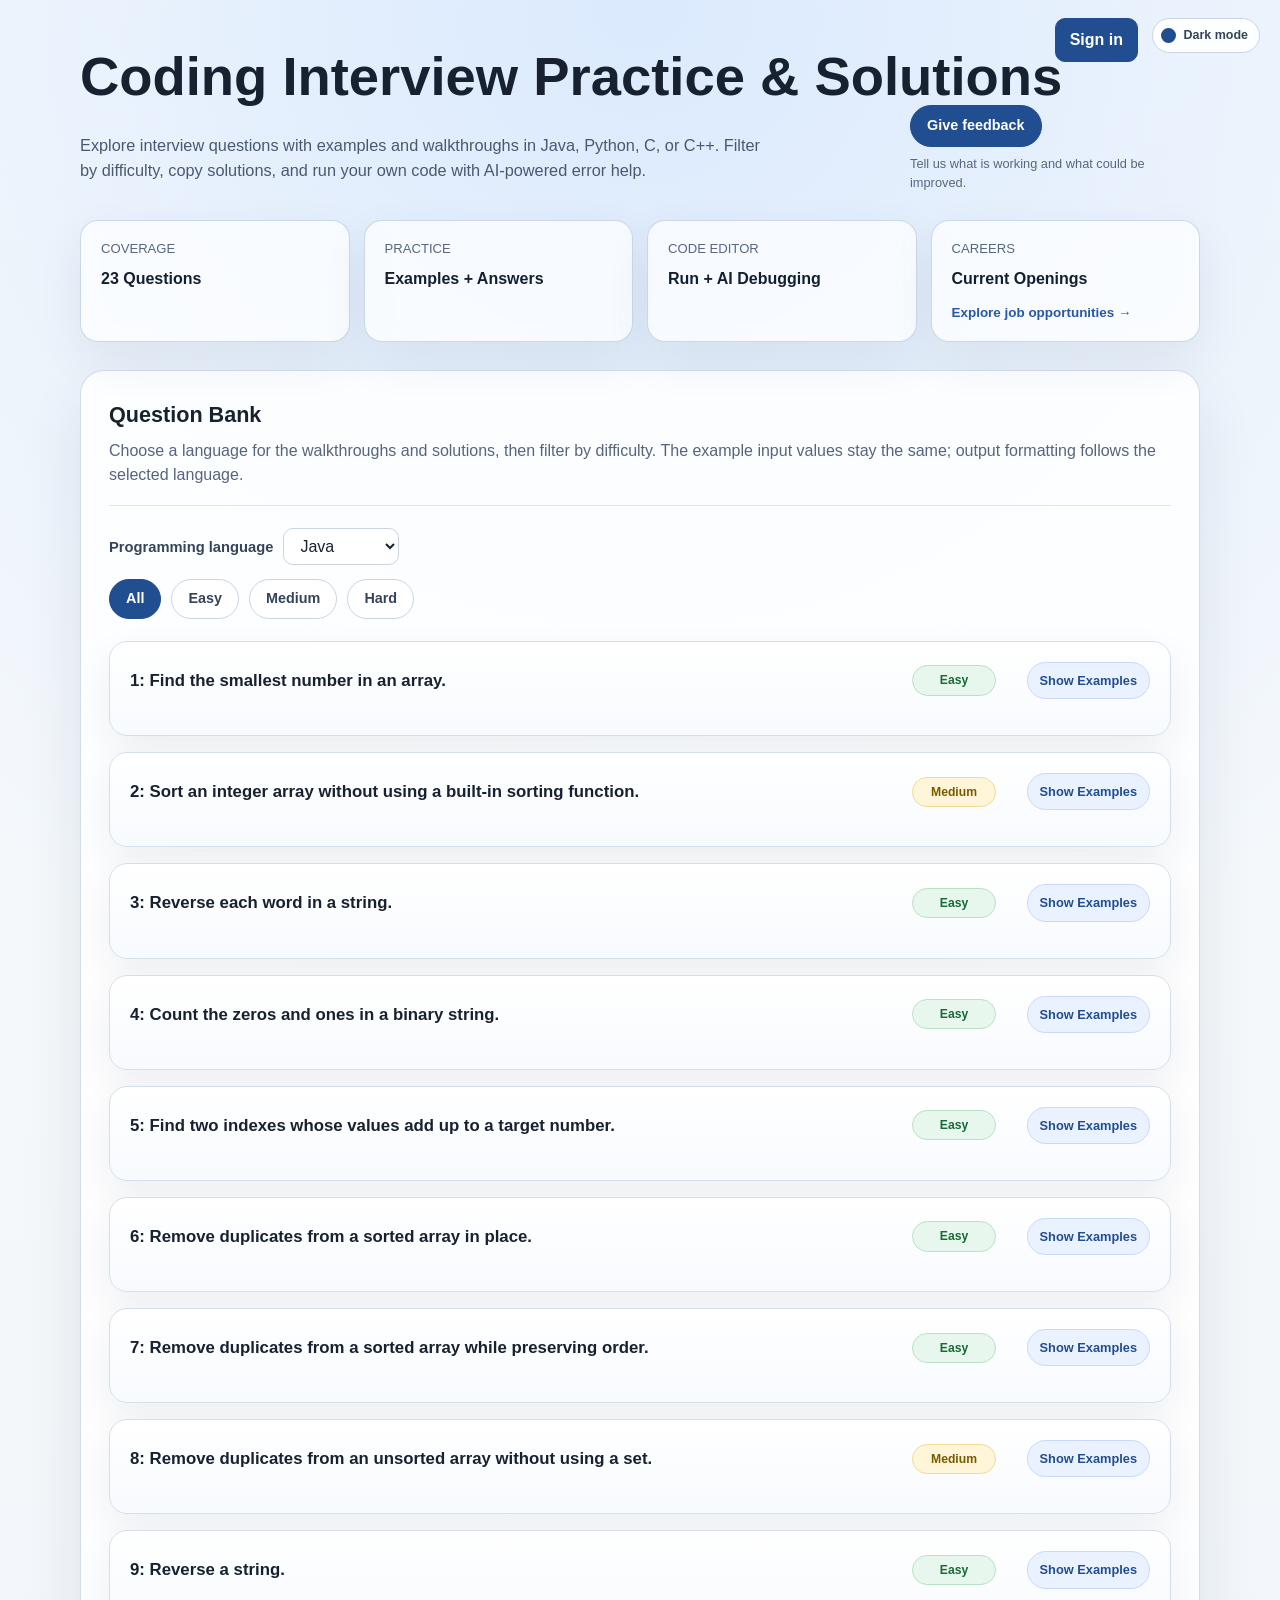
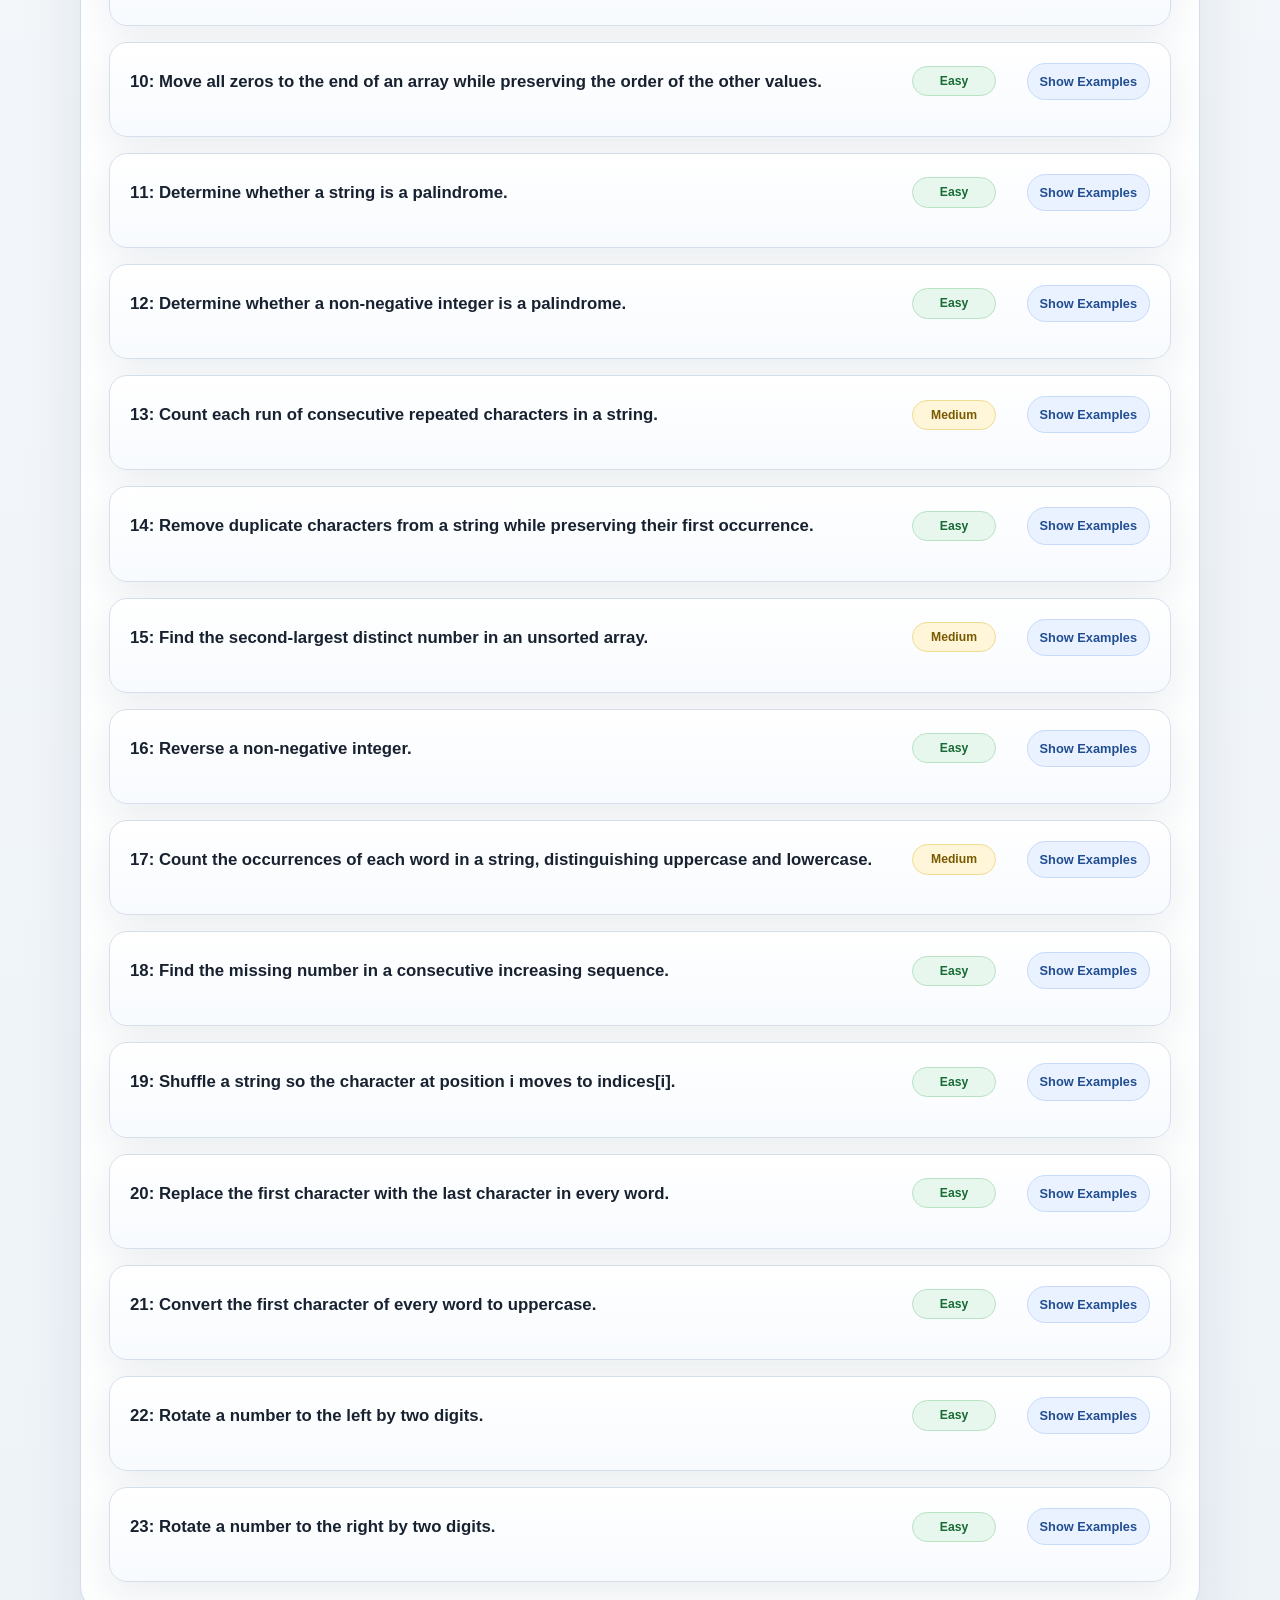
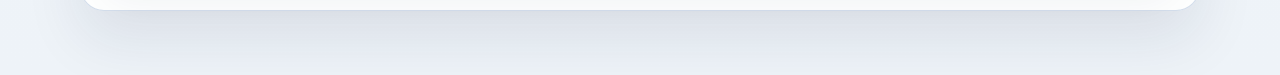
==== commit 201cc532: "Update email signup and account display Require a full name and email for signup, reject existing ad" ====
--- a/index.html
+++ b/index.html
@@ -42,7 +42,6 @@
                 <div class="stat-card">
                     <span class="stat-label">Code Editor</span>
                     <strong class="stat-value">Run + AI Debugging</strong>
-                    <button class="sign-in-button" id="signInButton" type="button">Sign in</button>
                 </div>
                 <a class="stat-card stat-card-link" href="./current-openings.html">
                     <span class="stat-label">Careers</span>
@@ -52,6 +51,8 @@
             </div>
         </section>
 
+        <button class="sign-in-button" id="signInButton" type="button">Sign in</button>
+
         <dialog class="auth-dialog" id="authDialog" aria-labelledby="authDialogTitle">
             <div class="auth-dialog-header">
                 <div>
@@ -60,33 +61,27 @@
                 </div>
                 <button class="auth-close-button" id="authCloseButton" type="button" aria-label="Close sign-in dialog">&times;</button>
             </div>
-            <p class="auth-description">Sign in to your account to continue.</p>
+            <p class="auth-description">Sign in with Google or create an account with your email.</p>
             <div class="auth-status" id="authStatus" role="status" aria-live="polite"></div>
 
             <section class="auth-methods" id="authMethods" aria-label="Choose a sign-in method">
                 <div class="google-sign-in-slot" id="googleSignInButton"></div>
                 <p class="auth-setup-note" id="googleSetupNote"></p>
                 <div class="auth-divider"><span>or</span></div>
-                <button class="auth-secondary-button" id="ownEmailButton" type="button">Continue with email</button>
+                <button class="auth-secondary-button" id="ownEmailButton" type="button">Sign up with email</button>
             </section>
 
-            <section class="auth-email-choice" id="authEmailChoice" hidden>
-                <button class="auth-secondary-button" id="emailSignInChoice" type="button">Sign in</button>
-                <button class="auth-secondary-button" id="emailSignUpChoice" type="button">Sign up</button>
-                <button class="auth-back-button" id="authMethodsBack" type="button">Back</button>
-            </section>
-
             <form class="auth-form" id="authEmailForm" hidden novalidate>
-                <label class="auth-field" id="authNameField" hidden>
-                    <span>Name</span>
-                    <input id="authName" name="name" type="text" autocomplete="name" minlength="3" maxlength="30">
-                    <small>Use 3–15 characters.</small>
+                <label class="auth-field" id="authNameField">
+                    <span>Full name</span>
+                    <input id="authName" name="name" type="text" autocomplete="name" minlength="4" maxlength="100" required>
+                    <small>Enter at least 4 characters.</small>
                 </label>
                 <label class="auth-field">
                     <span>Email address</span>
                     <input id="authEmail" name="email" type="email" autocomplete="email" maxlength="254" required>
                 </label>
-                <button class="auth-primary-button" id="authEmailSubmit" type="submit">Continue</button>
+                <button class="auth-primary-button" id="authEmailSubmit" type="submit">Create account</button>
                 <button class="auth-back-button" id="authEmailBack" type="button">Back</button>
             </form>
 
@@ -96,7 +91,7 @@
                     <span>Verification code</span>
                     <input id="authCode" name="code" type="text" inputmode="numeric" autocomplete="one-time-code" pattern="[0-9]{6}" minlength="6" maxlength="6" required>
                 </label>
-                <button class="auth-primary-button" type="submit">Verify and sign in</button>
+                <button class="auth-primary-button" type="submit">Verify email and create account</button>
                 <button class="auth-back-button" id="authCodeBack" type="button">Back</button>
             </form>
 
@@ -105,7 +100,7 @@
                 <button class="auth-secondary-button" id="authSignOutButton" type="button">Sign out</button>
             </section>
             <p class="auth-setup-note" id="authServiceSetupNote"></p>
-            <p class="auth-privacy-note">Email sign-in uses a one-time code. Your name and email are stored in a dedicated users tab in the linked Google Sheet.</p>
+            <p class="auth-privacy-note">Email signups are verified with a one-time code before the name and email are added to the linked Google Sheet.</p>
         </dialog>
         <iframe class="auth-response-frame" id="authResponseFrame" name="authResponseFrame" title="Sign-in response" aria-hidden="true"></iframe>
 
@@ -1102,7 +1097,7 @@
     }
 
     function showAuthView(view) {
-        ["authMethods", "authEmailChoice", "authEmailForm", "authCodeForm", "authSignedIn"]
+        ["authMethods", "authEmailForm", "authCodeForm", "authSignedIn"]
             .forEach(function (id) {
                 document.getElementById(id).hidden = id !== view;
             });
@@ -1124,6 +1119,15 @@
             throw new Error("The sign-in service URL is not a valid deployed Google Apps Script web app URL.");
         }
         return backendUrl.toString();
+    }
+
+    function resetAuthResponseFrame() {
+        var frame = document.getElementById("authResponseFrame");
+        if (!frame) {
+            return;
+        }
+        var freshFrame = frame.cloneNode(false);
+        frame.replaceWith(freshFrame);
     }
 
     function submitAuthRequest(action, values) {
@@ -1159,6 +1163,7 @@
             );
         }, 30000);
 
+        resetAuthResponseFrame();
         var form = document.createElement("form");
         form.method = "post";
         form.action = backendUrl;
@@ -1183,7 +1188,9 @@
     }
 
     function finishSignIn(user) {
+        var accountCreated = authState.mode === "signup";
         authState.pendingRequestId = "";
+        authState.mode = "signin";
         authState.user = {
             name: user.name,
             email: user.email
@@ -1191,16 +1198,24 @@
         showAuthView("authSignedIn");
         document.getElementById("authDialogTitle").textContent = "You're signed in";
         document.getElementById("authSignedInMessage").textContent =
-            "Signed in as " + user.name + " (" + user.email + ").";
-        document.getElementById("signInButton").textContent = "Signed in";
+            (accountCreated ? "Account created and signed in as " : "Signed in as ") +
+            user.name + " (" + user.email + ").";
+        var accountButton = document.getElementById("signInButton");
+        accountButton.textContent = user.name;
+        accountButton.title = "Signed in as " + user.name;
+        accountButton.setAttribute("aria-label", "Signed in as " + user.name + ". Open account details.");
         setAuthStatus("", "");
     }
 
     function handleAuthResponse(event) {
         var trustedOrigin = event.origin === "https://script.google.com" ||
             /^https:\/\/[a-z0-9.-]+\.googleusercontent\.com$/i.test(event.origin);
+        // Apps Script runs the response in a nested sandboxed frame, so the
+        // event source is not always the authResponseFrame itself. The
+        // per-request ID and trusted origin still bind it to this attempt.
         if (
-            event.source !== document.getElementById("authResponseFrame").contentWindow ||
+            !event.source ||
+            event.source === window ||
             !trustedOrigin ||
             !event.data ||
             event.data.kind !== "coding-practice-auth" ||
@@ -1217,24 +1232,23 @@
         } else if (result.status === "code-sent") {
             authState.email = result.email;
             document.getElementById("authCodeHelp").textContent =
-                "We sent a six-digit verification code to " + result.email + ". The code expires in 10 minutes.";
+                (authState.mode === "signup"
+                    ? "We sent a six-digit code to " + result.email + " to verify your new account. It expires in 10 minutes."
+                    : "We sent a six-digit code to " + result.email + ". It expires in 10 minutes.");
             document.getElementById("authCode").value = "";
             showAuthView("authCodeForm");
             document.getElementById("authDialogTitle").textContent = "Verify your email";
             setAuthStatus("", "");
             document.getElementById("authCode").focus();
-        } else if (result.status === "new-user") {
-            showAuthView("authEmailChoice");
+        } else if (result.status === "duplicate") {
+            authState.mode = "signup";
+            showAuthView("authEmailForm");
+            document.getElementById("authDialogTitle").textContent = "Create your account";
             setAuthStatus(
-                "No account was found for that email. You're a new user—please choose Sign up.",
+                "This email address is already present. Sign in with Google or use a different email address.",
                 "error"
             );
-        } else if (result.status === "duplicate") {
-            showAuthView("authEmailChoice");
-            setAuthStatus(
-                "That email is already registered. Please choose Sign in instead.",
-                "error"
-            );
+            document.getElementById("authEmail").focus();
         } else {
             setAuthStatus(
                 result.message || "The sign-in request could not be completed. Please try again.",
@@ -1256,7 +1270,7 @@
         }
         if (!backendUrl && !serviceSetupNote.textContent) {
             serviceSetupNote.textContent =
-                "Email sign-in needs the Apps Script web app URL configured in auth-config.js.";
+                "Email signup needs the Apps Script web app URL configured in auth-config.js.";
         }
         if (!googleClientId) {
             setupNote.textContent =
@@ -1360,36 +1374,20 @@
             }
         });
         document.getElementById("ownEmailButton").addEventListener("click", function () {
-            showAuthView("authEmailChoice");
-            setAuthStatus("", "");
-        });
-        document.getElementById("authMethodsBack").addEventListener("click", function () {
-            showAuthView("authMethods");
-            setAuthStatus("", "");
-        });
-        document.getElementById("emailSignInChoice").addEventListener("click", function () {
-            authState.mode = "signin";
-            document.getElementById("authNameField").hidden = true;
-            nameInput.required = false;
-            emailForm.hidden = false;
-            showAuthView("authEmailForm");
-            document.getElementById("authDialogTitle").textContent = "Sign in with email";
-            emailInput.value = "";
-            emailInput.focus();
-        });
-        document.getElementById("emailSignUpChoice").addEventListener("click", function () {
             authState.mode = "signup";
             document.getElementById("authNameField").hidden = false;
             nameInput.required = true;
-            emailForm.hidden = false;
+            nameInput.value = "";
+            emailInput.value = "";
             showAuthView("authEmailForm");
             document.getElementById("authDialogTitle").textContent = "Create your account";
-            nameInput.value = "";
-            emailInput.value = "";
+            setAuthStatus("", "");
             nameInput.focus();
         });
         document.getElementById("authEmailBack").addEventListener("click", function () {
-            showAuthView("authEmailChoice");
+            authState.mode = "signin";
+            showAuthView("authMethods");
+            document.getElementById("authDialogTitle").textContent = "Sign in";
             setAuthStatus("", "");
         });
         emailForm.addEventListener("submit", function (event) {
@@ -1400,20 +1398,18 @@
                 emailInput.focus();
                 return;
             }
+            var name = nameInput.value.trim();
+            var nameLength = Array.from(name).length;
+            if (nameLength < 4 || nameLength > 100) {
+                setAuthStatus("Enter a full name between 4 and 100 characters.", "error");
+                nameInput.focus();
+                return;
+            }
             var values = {
                 email: email,
-                mode: authState.mode
+                mode: "signup",
+                name: name
             };
-            if (authState.mode === "signup") {
-                var name = nameInput.value.trim();
-                var nameLength = Array.from(name).length;
-                if (nameLength < 3 || nameLength > 15) {
-                    setAuthStatus("Name must be between 3 and 15 characters.", "error");
-                    nameInput.focus();
-                    return;
-                }
-                values.name = name;
-            }
             submitAuthRequest("sendCode", values);
         });
         document.getElementById("authCodeForm").addEventListener("submit", function (event) {
@@ -1430,14 +1426,25 @@
             });
         });
         document.getElementById("authCodeBack").addEventListener("click", function () {
+            document.getElementById("authNameField").hidden = false;
+            nameInput.required = true;
             showAuthView("authEmailForm");
-            document.getElementById("authDialogTitle").textContent =
-                authState.mode === "signup" ? "Create your account" : "Sign in with email";
+            document.getElementById("authDialogTitle").textContent = "Create your account";
             setAuthStatus("", "");
+            nameInput.focus();
         });
         document.getElementById("authSignOutButton").addEventListener("click", function () {
             authState.user = null;
-            document.getElementById("signInButton").textContent = "Sign in";
+            authState.mode = "signin";
+            authState.email = "";
+            var accountButton = document.getElementById("signInButton");
+            accountButton.textContent = "Sign in";
+            accountButton.removeAttribute("title");
+            accountButton.setAttribute("aria-label", "Sign in");
+            document.getElementById("authNameField").hidden = true;
+            nameInput.required = true;
+            nameInput.value = "";
+            emailInput.value = "";
             showAuthView("authMethods");
             document.getElementById("authDialogTitle").textContent = "Sign in";
             setAuthStatus("You are signed out.", "success");
--- a/css/first.css
+++ b/css/first.css
@@ -81,6 +81,12 @@
     max-width: 680px;
 }
 
+.openings-hero-actions {
+    display: flex;
+    justify-content: flex-end;
+    margin-top: 14px;
+}
+
 .hero-intro-row {
     align-items: center;
     display: flex;
@@ -207,7 +213,15 @@
 }
 
 .sign-in-button {
-    margin-top: 12px;
+    margin: 0;
+    max-width: calc(100vw - 170px);
+    overflow: hidden;
+    position: absolute;
+    right: 142px;
+    text-overflow: ellipsis;
+    top: 18px;
+    white-space: nowrap;
+    z-index: 2;
 }
 
 .sign-in-button:hover,
@@ -378,11 +392,6 @@
     background: #eef3f9;
 }
 
-.auth-email-choice {
-    display: grid;
-    gap: 10px;
-}
-
 .auth-form {
     display: grid;
     gap: 14px;
@@ -422,7 +431,6 @@
 }
 
 .auth-form[hidden],
-.auth-email-choice[hidden],
 .auth-methods[hidden],
 .auth-signed-in[hidden],
 .auth-field[hidden] {
@@ -625,6 +633,53 @@
     text-align: center;
 }
 
+.job-filters {
+    display: flex;
+    flex-wrap: wrap;
+    gap: 10px;
+    margin: 0 0 10px;
+}
+
+.job-filter {
+    background: #ffffff;
+    border: 1px solid #cbd5e1;
+    border-radius: 999px;
+    color: #34445a;
+    cursor: pointer;
+    font: inherit;
+    font-size: 0.9rem;
+    font-weight: 700;
+    padding: 8px 16px;
+    transition: background-color 160ms ease, border-color 160ms ease, color 160ms ease;
+}
+
+.job-filter:hover,
+.job-filter:focus-visible {
+    border-color: #214d91;
+    outline: none;
+}
+
+.job-filter.is-active {
+    background: #214d91;
+    border-color: #214d91;
+    color: #ffffff;
+}
+
+.job-filter-summary {
+    color: #58677d;
+    font-size: 0.84rem;
+    margin: 0 0 18px;
+}
+
+.job-openings-list {
+    display: grid;
+    gap: 16px;
+}
+
+.job-opening[hidden] {
+    display: none;
+}
+
 .job-opening {
     background: linear-gradient(180deg, rgba(255, 255, 255, 0.96), rgba(247, 250, 254, 0.96));
     border: 1px solid #d5dfeb;
@@ -657,8 +712,8 @@
 }
 
 .job-opening-specialty,
-.job-opening-location,
-.job-opening-experience,
+.job-opening-description,
+.job-opening-education,
 .job-opening-application {
     color: #56657c;
 }
@@ -667,22 +722,144 @@
     margin: 4px 0 0;
 }
 
-.job-opening-location {
-    background: #eaf2ff;
-    border-radius: 999px;
-    font-size: 0.86rem;
-    font-weight: 700;
-    margin: 2px 0 0;
-    padding: 7px 12px;
-}
-
-.job-opening-experience {
+.job-opening-description {
+    margin: 18px 0 20px;
+}
+
+.job-opening-meta {
+    background: #f7fafc;
+    border: 1px solid #e1e8f0;
+    border-radius: 12px;
+    display: grid;
+    gap: 12px 20px;
+    grid-template-columns: repeat(4, minmax(0, 1fr));
+    margin: 18px 0;
+    padding: 14px 16px;
+}
+
+.job-opening-meta p {
+    color: #34445a;
+    display: flex;
+    flex-direction: column;
+    font-size: 0.9rem;
+    gap: 3px;
+    margin: 0;
+}
+
+.job-opening-meta-label {
+    color: #66758a;
+    font-size: 0.72rem;
+    font-weight: 700;
+    letter-spacing: 0.08em;
+    text-transform: uppercase;
+}
+
+.job-opening-role-value {
+    color: #214d91;
+    font-weight: 700;
+}
+
+.job-opening-posted time {
+    font-weight: 700;
+}
+
+.job-opening-details {
+    margin-top: 4px;
+}
+
+.job-opening-details-toggle {
+    align-items: center;
+    color: #214d91;
+    cursor: pointer;
+    display: inline-flex;
+    font-size: 0.9rem;
+    font-weight: 700;
+    gap: 8px;
+    list-style: none;
+    padding: 6px 0;
+}
+
+.job-opening-details-toggle::-webkit-details-marker {
+    display: none;
+}
+
+.job-opening-details-toggle::after {
+    border-bottom: 2px solid currentColor;
+    border-right: 2px solid currentColor;
+    content: "";
+    height: 8px;
+    transform: rotate(45deg);
+    transition: transform 160ms ease;
+    width: 8px;
+}
+
+.job-opening-details[open] .job-opening-details-toggle::after {
+    transform: rotate(-135deg);
+}
+
+.job-opening-details-toggle:hover {
+    text-decoration: underline;
+}
+
+.job-opening-details-toggle:focus-visible {
+    border-radius: 4px;
+    outline: 2px solid #214d91;
+    outline-offset: 3px;
+}
+
+.job-opening-details-close {
+    display: none;
+}
+
+.job-opening-details[open] .job-opening-details-open {
+    display: none;
+}
+
+.job-opening-details[open] .job-opening-details-close {
+    display: inline;
+}
+
+.job-opening-details-body {
+    padding-top: 4px;
+}
+
+.job-opening-additional {
+    background: #f7fafc;
+    border: 1px solid #e1e8f0;
+    border-radius: 12px;
+    margin-top: 20px;
+    padding: 14px 16px;
+}
+
+.job-opening-additional h4 {
+    margin: 0 0 6px;
+}
+
+.job-opening-additional p {
+    color: #56657c;
+    margin: 0;
+}
+
+.job-filter-empty {
+    background: #f4f7fb;
+    border-radius: 12px;
+    color: #56657c;
+    margin: 18px 0 0;
+    padding: 16px;
+    text-align: center;
+}
+
+.job-opening-education {
     margin: 20px 0 14px;
 }
 
 .job-opening h4 {
     font-size: 0.95rem;
     margin: 0 0 8px;
+}
+
+.job-opening-skills + h4 {
+    margin-top: 20px;
 }
 
 .job-opening-skills {
@@ -696,6 +873,7 @@
 .job-opening-application {
     border-top: 1px solid #dce4ee;
     margin: 20px 0 0;
+    overflow-wrap: anywhere;
     padding-top: 16px;
 }
 
@@ -956,15 +1134,71 @@
 }
 
 [data-theme="dark"] .job-opening-specialty,
+[data-theme="dark"] .job-opening-description,
 [data-theme="dark"] .job-opening-location,
-[data-theme="dark"] .job-opening-experience,
+[data-theme="dark"] .job-opening-education,
 [data-theme="dark"] .job-opening-application,
 [data-theme="dark"] .job-opening-skills {
     color: #b7c4d8;
 }
 
-[data-theme="dark"] .job-opening-location {
+[data-theme="dark"] .job-filter {
+    background: #1e293b;
+    border-color: #475569;
+    color: #e2e8f0;
+}
+
+[data-theme="dark"] .job-filter:hover {
+    background: #29374d;
+}
+
+[data-theme="dark"] .job-filter.is-active {
+    background: #376bb4;
+    border-color: #376bb4;
+    color: #ffffff;
+}
+
+[data-theme="dark"] .job-filter-summary,
+[data-theme="dark"] .job-filter-empty {
+    color: #b7c4d8;
+}
+
+[data-theme="dark"] .job-filter-empty {
     background: #243249;
+}
+
+[data-theme="dark"] .job-opening-meta {
+    background: #1e293b;
+    border-color: #344258;
+}
+
+[data-theme="dark"] .job-opening-meta p {
+    color: #d6e0ef;
+}
+
+[data-theme="dark"] .job-opening-meta-label {
+    color: #93a4bd;
+}
+
+[data-theme="dark"] .job-opening-role-value {
+    color: #93c5fd;
+}
+
+[data-theme="dark"] .job-opening-details-toggle {
+    color: #93c5fd;
+}
+
+[data-theme="dark"] .job-opening-details-toggle:focus-visible {
+    outline-color: #93c5fd;
+}
+
+[data-theme="dark"] .job-opening-additional {
+    background: #1e293b;
+    border-color: #344258;
+}
+
+[data-theme="dark"] .job-opening-additional p {
+    color: #b7c4d8;
 }
 
 [data-theme="dark"] .job-opening-application {
@@ -1102,16 +1336,47 @@
     font-weight: 600;
 }
 
+@media (max-width: 860px) {
+    .job-opening-meta {
+        grid-template-columns: repeat(2, minmax(0, 1fr));
+    }
+}
+
 @media (max-width: 720px) {
+    h1 {
+        font-size: clamp(1.55rem, 7vw, 2.1rem);
+        line-height: 1.15;
+        white-space: normal;
+    }
+
     .theme-toggle {
         right: 12px;
         top: 10px;
     }
 
+    .sign-in-button {
+        max-width: calc(100vw - 150px);
+        right: 132px;
+        top: 10px;
+    }
+
     .page-shell {
         padding: 54px 14px 40px;
     }
 
+    .hero-copy,
+    .feedback-action {
+        flex: 1 1 100%;
+    }
+
+    .hero-stats {
+        grid-template-columns: repeat(auto-fit, minmax(150px, 1fr));
+    }
+
+    .stat-card {
+        padding: 16px;
+    }
+
     .content-panel {
         padding: 20px;
     }
@@ -1136,3 +1401,13 @@
         min-width: 768px;
     }
 }
+
+@media (max-width: 560px) {
+    .job-opening {
+        padding: 18px;
+    }
+
+    .job-opening-meta {
+        grid-template-columns: 1fr;
+    }
+}
